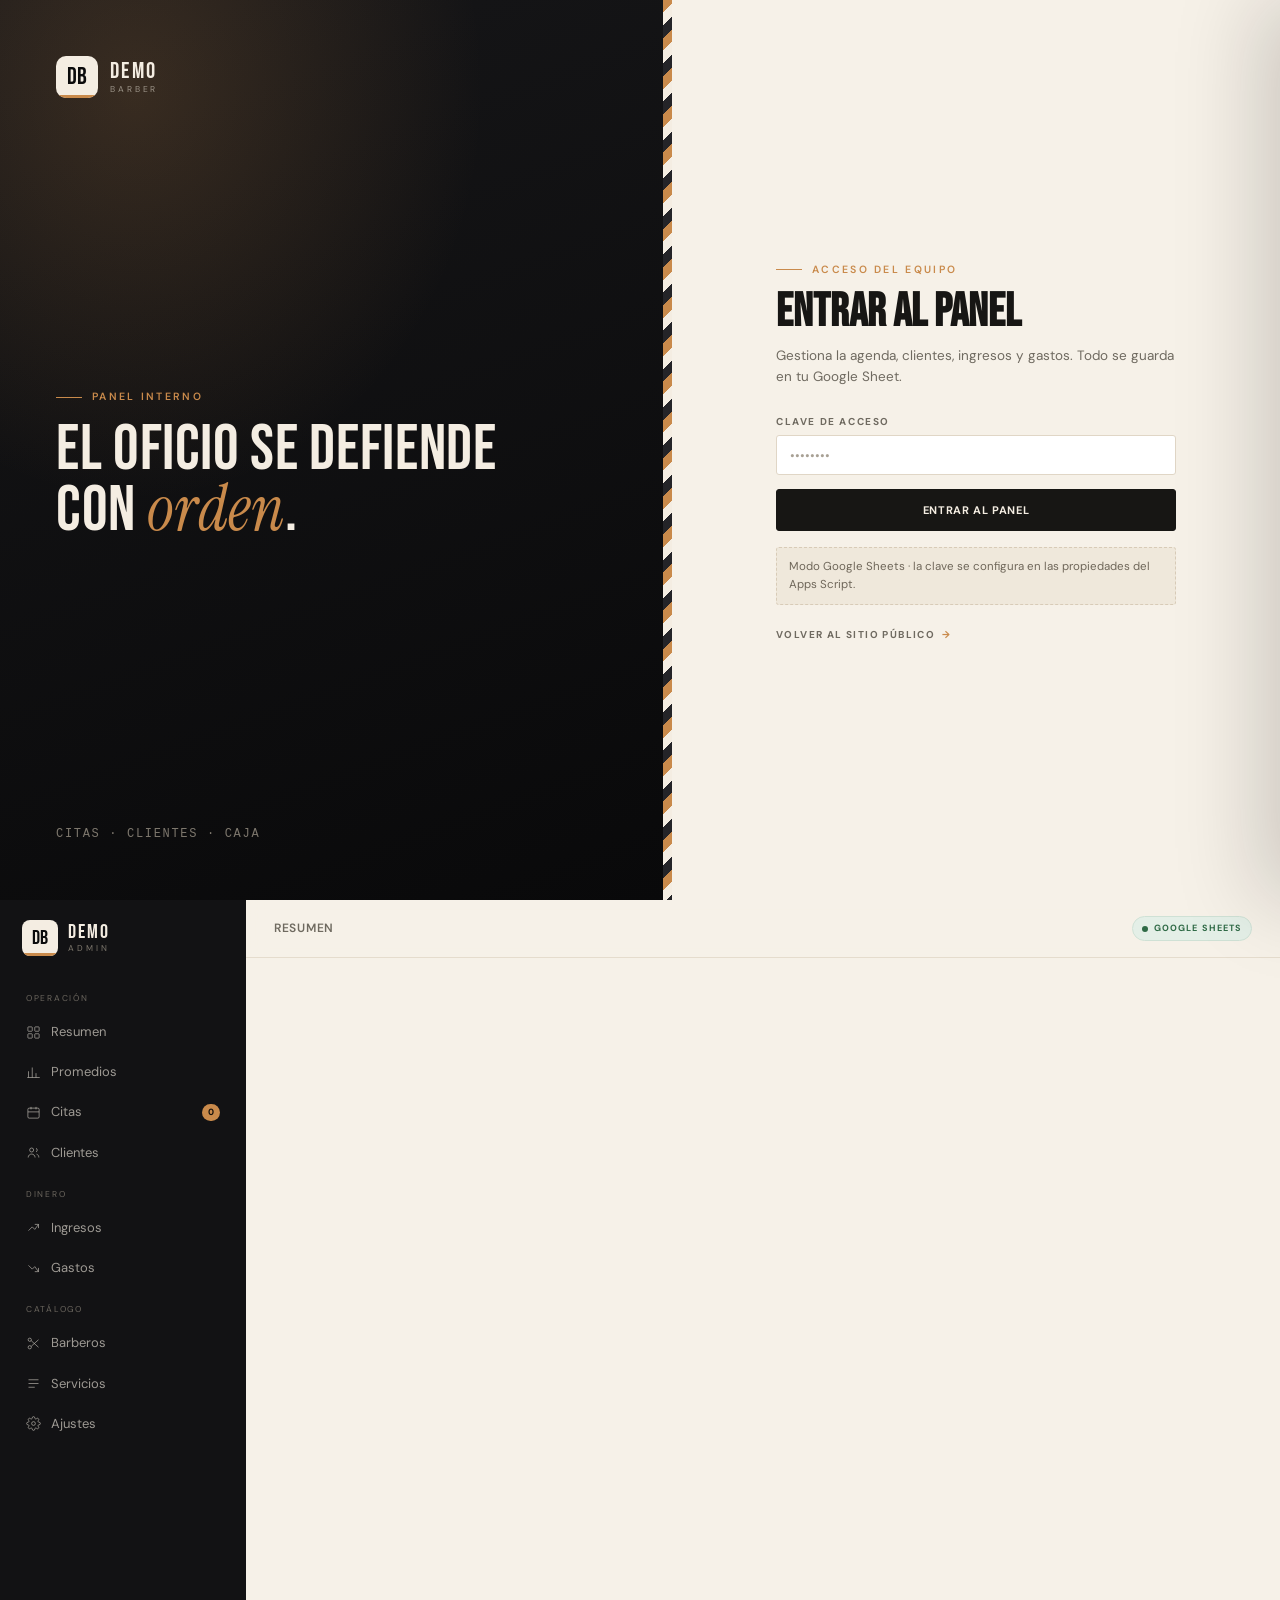
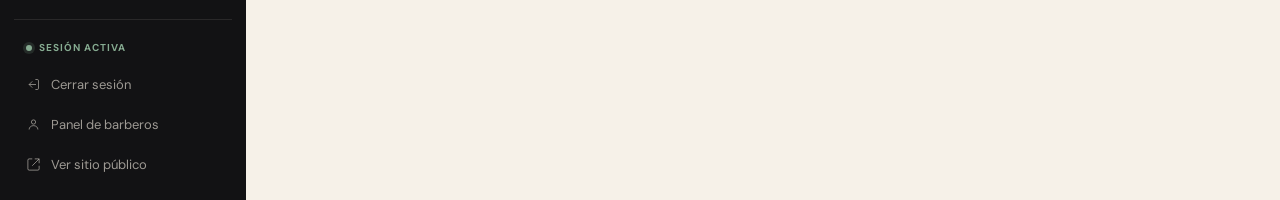
==== admin.html @ c4231cae "Renovar caché de archivos del sitio" ====
<!DOCTYPE html>
<html lang="es">
<head>
  <meta charset="UTF-8">
  <meta name="viewport" content="width=device-width, initial-scale=1, viewport-fit=cover">
  <title>Panel del equipo — Demo Barber</title>
  <meta name="robots" content="noindex, nofollow">
  <meta name="theme-color" content="#121214">
  <link rel="icon" href="assets/favicon.svg" type="image/svg+xml">
  <link rel="preconnect" href="https://fonts.googleapis.com">
  <link rel="preconnect" href="https://fonts.gstatic.com" crossorigin>
  <link href="https://fonts.googleapis.com/css2?family=Bebas+Neue&family=DM+Sans:wght@300;400;500;600;700&family=Instrument+Serif:ital@0;1&display=swap" rel="stylesheet">
  <link rel="stylesheet" href="css/styles.css?v=20261113">
</head>
<body class="admin-body">

  <!-- LOGIN -->
  <div class="login" id="login-screen">
    <div class="login__brand">
      <a class="brand" href="index.html" style="color:var(--cream)">
        <span class="brand__mark" aria-hidden="true">DB</span>
        <span class="brand__text">
          <span class="brand__name">DEMO</span>
          <span class="brand__sub">BARBER</span>
        </span>
      </a>
      <div>
        <div class="eyebrow" style="margin-bottom:16px">Panel interno</div>
        <div class="login__quote">El oficio se defiende<br>con <em>orden</em>.</div>
      </div>
      <div class="mono" style="color:#7d776d;letter-spacing:.14em">CITAS · CLIENTES · CAJA</div>
    </div>

    <div class="login__panel">
      <div class="login__card">
        <span class="eyebrow">Acceso del equipo</span>
        <h1>Entrar al panel</h1>
        <p>Gestiona la agenda, clientes, ingresos y gastos. Todo se guarda en tu Google Sheet.</p>
        <form class="login__form" id="login-form">
          <div class="field">
            <label for="login-key">Clave de acceso</label>
            <input class="input" id="login-key" name="key" type="password" autocomplete="current-password" placeholder="••••••••" required>
          </div>
          <button class="btn-admin btn-admin--primary" type="submit" style="min-height:42px">Entrar al panel</button>
        </form>
        <div class="login__hint" id="login-hint"></div>
        <div style="margin-top:18px">
          <a class="link-arrow" href="index.html" style="color:#6f6a60">Volver al sitio público</a>
        </div>
      </div>
    </div>
  </div>

  <!-- PANEL -->
  <div class="admin-shell" id="admin-shell" hidden>
    <aside class="sidebar" id="sidebar">
      <div class="sidebar__brand">
        <span class="brand__mark" aria-hidden="true">DB</span>
        <span class="brand__text">
          <span class="brand__name">DEMO</span>
          <span class="brand__sub" style="color:#7d776d">ADMIN</span>
        </span>
      </div>

      <nav class="sidebar__nav" aria-label="Secciones del panel">
        <div class="sidebar__group">Operación</div>
        <button class="sidebar__link" type="button" data-view="resumen">
          <svg viewBox="0 0 24 24" fill="none" stroke="currentColor" stroke-width="1.6"><rect x="3" y="3" width="7" height="7" rx="1"/><rect x="14" y="3" width="7" height="7" rx="1"/><rect x="3" y="14" width="7" height="7" rx="1"/><rect x="14" y="14" width="7" height="7" rx="1"/></svg>
          Resumen
        </button>
        <button class="sidebar__link" type="button" data-view="promedios">
          <svg viewBox="0 0 24 24" fill="none" stroke="currentColor" stroke-width="1.6"><path d="M4 20V10M10 20V4M16 20v-7M22 20H2"/></svg>
          Promedios
        </button>
        <button class="sidebar__link" type="button" data-view="citas">
          <svg viewBox="0 0 24 24" fill="none" stroke="currentColor" stroke-width="1.6"><rect x="3" y="5" width="18" height="16" rx="2"/><path d="M8 3v4M16 3v4M3 11h18"/></svg>
          Citas <span class="badge-count" id="badge-citas">0</span>
        </button>
        <button class="sidebar__link" type="button" data-view="clientes">
          <svg viewBox="0 0 24 24" fill="none" stroke="currentColor" stroke-width="1.6"><circle cx="9" cy="8" r="3.2"/><path d="M3.5 20c0-3.3 2.5-5.5 5.5-5.5s5.5 2.2 5.5 5.5"/><path d="M16 5.2a3.2 3.2 0 0 1 0 5.9M17 14.7c2 .6 3.5 2.4 3.5 5.3"/></svg>
          Clientes
        </button>

        <div class="sidebar__group">Dinero</div>
        <button class="sidebar__link" type="button" data-view="ingresos">
          <svg viewBox="0 0 24 24" fill="none" stroke="currentColor" stroke-width="1.6"><path d="M4 17l6-6 4 4 6-8"/><path d="M14 7h6v6"/></svg>
          Ingresos
        </button>
        <button class="sidebar__link" type="button" data-view="gastos">
          <svg viewBox="0 0 24 24" fill="none" stroke="currentColor" stroke-width="1.6"><path d="M4 7l6 6 4-4 6 8"/><path d="M14 17h6v-6"/></svg>
          Gastos
        </button>

        <div class="sidebar__group">Catálogo</div>
        <button class="sidebar__link" type="button" data-view="barberos">
          <svg viewBox="0 0 24 24" fill="none" stroke="currentColor" stroke-width="1.6"><circle cx="6" cy="6" r="2.6"/><circle cx="6" cy="18" r="2.6"/><path d="M8.4 7.6L20 18M8.4 16.4L20 6"/></svg>
          Barberos
        </button>
        <button class="sidebar__link" type="button" data-view="servicios">
          <svg viewBox="0 0 24 24" fill="none" stroke="currentColor" stroke-width="1.6"><path d="M4 6h16M4 12h16M4 18h10"/></svg>
          Servicios
        </button>
        <button class="sidebar__link" type="button" data-view="ajustes">
          <svg viewBox="0 0 24 24" fill="none" stroke="currentColor" stroke-width="1.6"><circle cx="12" cy="12" r="3"/><path d="M19.4 15a1.7 1.7 0 0 0 .34 1.88l.06.06a2 2 0 1 1-2.83 2.83l-.06-.06a1.7 1.7 0 0 0-1.88-.34 1.7 1.7 0 0 0-1 1.55V21a2 2 0 1 1-4 0v-.09A1.7 1.7 0 0 0 9 19.36a1.7 1.7 0 0 0-1.88.34l-.06.06a2 2 0 1 1-2.83-2.83l.06-.06A1.7 1.7 0 0 0 4.63 15a1.7 1.7 0 0 0-1.55-1H3a2 2 0 1 1 0-4h.09A1.7 1.7 0 0 0 4.64 9a1.7 1.7 0 0 0-.34-1.88l-.06-.06a2 2 0 1 1 2.83-2.83l.06.06A1.7 1.7 0 0 0 9 4.63h.01a1.7 1.7 0 0 0 1-1.55V3a2 2 0 1 1 4 0v.09a1.7 1.7 0 0 0 1 1.55 1.7 1.7 0 0 0 1.88-.34l.06-.06a2 2 0 1 1 2.83 2.83l-.06.06A1.7 1.7 0 0 0 19.37 9v.01a1.7 1.7 0 0 0 1.55 1H21a2 2 0 1 1 0 4h-.09a1.7 1.7 0 0 0-1.55 1z"/></svg>
          Ajustes
        </button>
      </nav>

      <div class="sidebar__foot">
        <div class="sidebar__user"><span class="status-dot status-dot--open">Sesión activa</span></div>
        <button class="sidebar__link" type="button" id="logout-btn">
          <svg viewBox="0 0 24 24" fill="none" stroke="currentColor" stroke-width="1.6"><path d="M15 4h3a2 2 0 0 1 2 2v12a2 2 0 0 1-2 2h-3"/><path d="M10 17l-5-5 5-5M5 12h11"/></svg>
          Cerrar sesión
        </button>
        <a class="sidebar__link" href="barbero.html">
          <svg viewBox="0 0 24 24" fill="none" stroke="currentColor" stroke-width="1.6"><circle cx="12" cy="8" r="3.4"/><path d="M5 20c0-3.6 3-6.2 7-6.2s7 2.6 7 6.2"/></svg>
          Panel de barberos
        </a>
        <a class="sidebar__link" href="index.html">
          <svg viewBox="0 0 24 24" fill="none" stroke="currentColor" stroke-width="1.6"><path d="M14 3h7v7"/><path d="M10 14L21 3"/><path d="M21 14v5a2 2 0 0 1-2 2H5a2 2 0 0 1-2-2V5a2 2 0 0 1 2-2h5"/></svg>
          Ver sitio público
        </a>
      </div>
    </aside>
    <div class="sidebar-backdrop" id="sidebar-backdrop"></div>

    <div class="admin-main">
      <header class="topbar">
        <div class="topbar__left">
          <button class="icon-btn menu-btn" type="button" id="menu-btn" aria-label="Abrir menú">
            <svg viewBox="0 0 24 24" fill="none" stroke="currentColor" stroke-width="1.8"><path d="M3 6h18M3 12h18M3 18h18"/></svg>
          </button>
          <span class="topbar__title" id="topbar-title">Resumen</span>
        </div>
        <div class="topbar__right">
          <span class="mode-chip" id="mode-chip">Modo demo</span>
          <span class="mono muted" id="today-label" style="display:none">—</span>
        </div>
      </header>

      <main class="view" id="view"></main>
    </div>
  </div>

  <!-- DRAWER CLIENTE -->
  <div class="drawer-backdrop" id="drawer-backdrop"></div>
  <aside class="drawer" id="client-drawer" aria-hidden="true" aria-label="Detalle del cliente">
    <div class="drawer__head">
      <div>
        <span class="eyebrow eyebrow--plain" style="color:#8a6a3d">Cliente</span>
        <h3 id="drawer-name" style="margin-top:6px">—</h3>
        <p id="drawer-phone" class="mono" style="color:#6f6a60;margin-top:4px">—</p>
      </div>
      <button class="icon-btn" type="button" id="drawer-close" aria-label="Cerrar detalle">
        <svg viewBox="0 0 24 24" fill="none" stroke="currentColor" stroke-width="1.6"><path d="M5 5l14 14M19 5L5 19"/></svg>
      </button>
    </div>
    <div class="drawer__body" id="drawer-body"></div>
    <div class="drawer__foot" id="drawer-foot"></div>
  </aside>

  <div id="modal-root"></div>

  <script src="js/config.js?v=20261114b"></script>
  <script src="js/ui.js?v=20261113"></script>
  <script src="js/store.js?v=20261114b"></script>
  <script src="js/admin.js?v=20261114b"></script>
</body>
</html>
---- css/styles.css ----
/* ============================================================
   NORTE BARBERÍA — Hoja de estilos
   1. Tokens        5. Cabecera / hero
   2. Base          6. Secciones públicas
   3. Componentes   7. Reservas / modales
   4. Utilidades    8. Panel de administración
   ============================================================ */

/* ---------- 1. Tokens ---------- */
:root {
  --ink: #0b0b0c;
  --ink-2: #111113;
  --surface: #161618;
  --surface-2: #1d1d20;
  --cream: #f4ede2;
  --cream-dim: #d8cfc1;
  --muted: #9c9488;
  --copper: #c98a4b;
  --copper-bright: #e0a468;
  --green: #86ab91;
  --red: #d9736b;
  --line: rgba(244, 237, 226, 0.12);
  --line-strong: rgba(244, 237, 226, 0.24);

  --font-display: "Bebas Neue", "Arial Narrow", Impact, sans-serif;
  --font-body: "DM Sans", ui-sans-serif, system-ui, -apple-system, "Segoe UI", sans-serif;
  --font-serif: "Instrument Serif", Georgia, "Times New Roman", serif;
  --font-mono: ui-monospace, "SFMono-Regular", Menlo, Consolas, monospace;

  --radius: 3px;
  --shadow: 0 24px 60px rgba(0, 0, 0, 0.45);
  --container: 1200px;

  /* Panel admin (tema claro) */
  --paper: #f6f1e8;
  --paper-2: #fbf8f2;
  --card: #ffffff;
  --admin-ink: #171614;
  --admin-muted: #6f6a60;
  --admin-line: #e5dccd;
  --admin-side: #121214;
}

/* ---------- 2. Base ---------- */
*,
*::before,
*::after { box-sizing: border-box; }

html { -webkit-text-size-adjust: 100%; scroll-behavior: smooth; }

body {
  margin: 0;
  background: var(--ink);
  color: var(--cream);
  font-family: var(--font-body);
  font-size: 16px;
  line-height: 1.55;
  -webkit-font-smoothing: antialiased;
}

body.no-scroll { overflow: hidden; }

img, svg { display: block; max-width: 100%; }
a { color: inherit; text-decoration: none; }
button { font: inherit; color: inherit; }
h1, h2, h3, h4, p { margin: 0; }
ul { margin: 0; padding: 0; list-style: none; }

::selection { background: var(--copper); color: var(--ink); }

:focus-visible {
  outline: 2px solid var(--copper-bright);
  outline-offset: 3px;
}

::-webkit-scrollbar { width: 10px; height: 10px; }
::-webkit-scrollbar-track { background: var(--ink); }
::-webkit-scrollbar-thumb { background: #333; border-radius: 20px; border: 2px solid var(--ink); }

/* ---------- 3. Componentes ---------- */
.container {
  width: 100%;
  max-width: var(--container);
  margin-inline: auto;
  padding-inline: clamp(18px, 4vw, 40px);
}

.eyebrow {
  display: inline-flex;
  align-items: center;
  gap: 10px;
  font-size: 10.5px;
  font-weight: 600;
  letter-spacing: 0.22em;
  text-transform: uppercase;
  color: var(--copper);
}
.eyebrow::before {
  content: "";
  width: 26px;
  height: 1px;
  background: var(--copper);
}
.eyebrow--plain::before { display: none; }

.btn {
  display: inline-flex;
  align-items: center;
  justify-content: center;
  gap: 10px;
  min-height: 46px;
  padding: 0 22px;
  border: 1px solid transparent;
  border-radius: var(--radius);
  background: transparent;
  font-size: 11px;
  font-weight: 700;
  letter-spacing: 0.16em;
  text-transform: uppercase;
  cursor: pointer;
  transition: transform 0.18s ease, background 0.18s ease, border-color 0.18s ease, color 0.18s ease;
  white-space: nowrap;
}
.btn:hover { transform: translateY(-1px); }
.btn:active { transform: translateY(0); }
.btn:disabled { opacity: 0.45; cursor: not-allowed; transform: none; }

.btn--primary { background: var(--copper); color: #14100b; }
.btn--primary:hover { background: var(--copper-bright); }

.btn--outline { border-color: var(--line-strong); color: var(--cream); }
.btn--outline:hover { border-color: var(--cream); background: rgba(244, 237, 226, 0.05); }

.btn--ghost { color: var(--cream-dim); padding-inline: 14px; }
.btn--ghost:hover { color: var(--cream); background: rgba(244, 237, 226, 0.06); }

.btn--sm { min-height: 36px; padding: 0 14px; font-size: 10px; }
.btn--block { width: 100%; }

.btn__arrow { transition: transform 0.18s ease; }
.btn:hover .btn__arrow { transform: translateX(3px); }

.field { display: flex; flex-direction: column; gap: 6px; }
.field label,
.field__label {
  font-size: 10px;
  font-weight: 700;
  letter-spacing: 0.16em;
  text-transform: uppercase;
  color: var(--muted);
}
.input,
.select,
.textarea {
  width: 100%;
  min-height: 46px;
  padding: 0 13px;
  border: 1px solid var(--line);
  border-radius: var(--radius);
  background: rgba(244, 237, 226, 0.03);
  color: var(--cream);
  font-family: inherit;
  font-size: 14.5px;
  transition: border-color 0.16s ease, background 0.16s ease;
}
.textarea { padding: 12px 13px; min-height: 96px; resize: vertical; }
.input::placeholder, .textarea::placeholder { color: #6d675e; }
.input:focus, .select:focus, .textarea:focus {
  outline: none;
  border-color: var(--copper);
  background: rgba(244, 237, 226, 0.06);
}
.select { appearance: none; background-image: linear-gradient(45deg, transparent 50%, var(--muted) 50%), linear-gradient(135deg, var(--muted) 50%, transparent 50%); background-position: calc(100% - 18px) 20px, calc(100% - 13px) 20px; background-size: 5px 5px; background-repeat: no-repeat; padding-right: 34px; }
.select option { background: var(--surface); color: var(--cream); }
.field__error { font-size: 12px; color: var(--red); min-height: 0; }
.input[aria-invalid="true"], .textarea[aria-invalid="true"] { border-color: var(--red); }

.form-grid { display: grid; grid-template-columns: 1fr 1fr; gap: 14px; }
.field--full { grid-column: 1 / -1; }
.field-hint { font-size: 12px; color: var(--muted); }

/* ---------- 4. Utilidades ---------- */
.section { padding-block: clamp(64px, 8vw, 104px); }
section[id] { scroll-margin-top: 92px; }
.section--tight { padding-block: clamp(48px, 6vw, 72px); }
.section--line { border-top: 1px solid var(--line); }
.section-head {
  display: flex;
  justify-content: space-between;
  align-items: flex-end;
  gap: clamp(20px, 4vw, 56px);
  margin-bottom: clamp(28px, 4vw, 48px);
  flex-wrap: wrap;
}
.section-head h2 {
  font-family: var(--font-display);
  font-size: clamp(42px, 5.4vw, 68px);
  line-height: 0.92;
  letter-spacing: 0.01em;
  text-transform: uppercase;
  margin-top: 14px;
}
.section-head p { max-width: 360px; color: var(--muted); font-size: 14.5px; }
.sr-only {
  position: absolute; width: 1px; height: 1px; padding: 0; margin: -1px;
  overflow: hidden; clip: rect(0, 0, 0, 0); white-space: nowrap; border: 0;
}
.mono { font-family: var(--font-mono); font-size: 12px; letter-spacing: 0.04em; }
.muted { color: var(--muted); }
.copper { color: var(--copper); }

[data-reveal] {
  opacity: 0;
  transform: translateY(18px);
  transition: opacity 0.7s cubic-bezier(0.22, 1, 0.36, 1), transform 0.7s cubic-bezier(0.22, 1, 0.36, 1);
}
[data-reveal].is-visible { opacity: 1; transform: none; }

/* ---------- 5. Cabecera / hero ---------- */
.site-header {
  position: sticky;
  top: 0;
  z-index: 50;
  border-bottom: 1px solid transparent;
  transition: background 0.25s ease, border-color 0.25s ease, backdrop-filter 0.25s ease;
}
.site-header.is-scrolled {
  background: rgba(11, 11, 12, 0.86);
  backdrop-filter: blur(14px);
  border-bottom-color: var(--line);
}
.site-header__inner {
  display: flex;
  align-items: center;
  justify-content: space-between;
  gap: 20px;
  min-height: 76px;
}
.brand { display: inline-flex; align-items: center; gap: 12px; }
.brand__mark {
  width: 42px; height: 42px;
  display: grid; place-items: center;
  border-radius: 10px;
  background: var(--cream);
  color: var(--ink);
  font-family: var(--font-display);
  font-size: 24px;
  letter-spacing: 0.02em;
  position: relative;
  overflow: hidden;
  flex: none;
}
.brand__mark::after {
  content: "";
  position: absolute; left: 0; right: 0; bottom: 0; height: 3px;
  background: var(--copper);
}
.brand__text { display: flex; flex-direction: column; line-height: 1; }
.brand__name {
  font-family: var(--font-display);
  font-size: 23px;
  letter-spacing: 0.1em;
}
.brand__sub {
  font-size: 8.5px;
  letter-spacing: 0.34em;
  color: var(--muted);
  margin-top: 3px;
}
.site-nav { display: flex; align-items: center; gap: 4px; }
.site-nav__link {
  padding: 10px 14px;
  font-size: 11.5px;
  font-weight: 600;
  letter-spacing: 0.14em;
  text-transform: uppercase;
  color: var(--cream-dim);
  border-radius: var(--radius);
  transition: color 0.16s ease, background 0.16s ease;
}
.site-nav__link:hover { color: var(--cream); background: rgba(244, 237, 226, 0.06); }
button.site-nav__link { border: 0; background: none; cursor: pointer; text-align: left; }
.header-actions { display: flex; align-items: center; gap: 8px; }
.nav-toggle {
  display: none;
  width: 44px; height: 44px;
  border: 1px solid var(--line);
  border-radius: var(--radius);
  background: transparent;
  cursor: pointer;
  place-items: center;
}
.nav-toggle span { display: block; width: 18px; height: 1.5px; background: var(--cream); position: relative; }
.nav-toggle span::before, .nav-toggle span::after {
  content: ""; position: absolute; left: 0; width: 18px; height: 1.5px; background: var(--cream);
}
.nav-toggle span::before { top: -6px; }
.nav-toggle span::after { top: 6px; }

.hero {
  position: relative;
  overflow: hidden;
  padding-top: clamp(40px, 6vw, 84px);
  padding-bottom: clamp(48px, 7vw, 96px);
}
.hero::before {
  content: "";
  position: absolute;
  inset: 0;
  pointer-events: none;
  opacity: 0.5;
  background:
    radial-gradient(60% 60% at 85% 10%, rgba(201, 138, 75, 0.14), transparent 70%),
    radial-gradient(40% 40% at 5% 80%, rgba(201, 138, 75, 0.06), transparent 70%);
}
.hero__grid {
  position: relative;
  display: grid;
  grid-template-columns: 1.08fr 0.92fr;
  gap: clamp(32px, 5vw, 72px);
  align-items: center;
}
.hero__title {
  font-family: var(--font-display);
  font-size: clamp(58px, 8.6vw, 126px);
  line-height: 0.85;
  letter-spacing: 0.005em;
  text-transform: uppercase;
  margin-top: 20px;
}
.hero__title em {
  font-family: var(--font-serif);
  font-style: italic;
  font-weight: 400;
  text-transform: none;
  color: var(--copper);
  letter-spacing: -0.01em;
}
.hero__lead {
  margin-top: 26px;
  max-width: 430px;
  color: var(--cream-dim);
  font-size: 16px;
}
.hero__actions { display: flex; flex-wrap: wrap; gap: 10px; margin-top: 32px; }
.hero__meta {
  display: flex;
  flex-wrap: wrap;
  gap: 26px;
  margin-top: 42px;
  padding-top: 22px;
  border-top: 1px solid var(--line);
}
.hero__stat strong {
  display: block;
  font-family: var(--font-display);
  font-size: 30px;
  line-height: 1;
  color: var(--cream);
}
.hero__stat span {
  font-size: 9.5px;
  letter-spacing: 0.18em;
  text-transform: uppercase;
  color: var(--muted);
}

.hero-card {
  position: relative;
  background: linear-gradient(170deg, #1a1a1d, #101012 70%);
  border: 1px solid var(--line);
  border-radius: 4px;
  padding: 26px 26px 24px;
  box-shadow: var(--shadow);
  overflow: hidden;
}
.hero-card::before {
  content: "";
  position: absolute;
  top: 0; bottom: 0; right: 0;
  width: 7px;
  background: repeating-linear-gradient(135deg, var(--copper) 0 7px, #f4ede2 7px 14px, #2a2a2e 14px 21px);
  opacity: 0.85;
}
.hero-card__top { display: flex; justify-content: space-between; align-items: center; gap: 12px; }
.hero-card__label {
  font-size: 9.5px;
  letter-spacing: 0.2em;
  text-transform: uppercase;
  color: var(--muted);
}
.status-dot {
  display: inline-flex; align-items: center; gap: 7px;
  font-size: 10px; font-weight: 700; letter-spacing: 0.1em; text-transform: uppercase;
}
.status-dot::before { content: ""; width: 7px; height: 7px; border-radius: 50%; background: currentColor; box-shadow: 0 0 0 3px rgba(134, 171, 145, 0.16); }
.status-dot--open { color: var(--green); }
.status-dot--closed { color: var(--red); }
.hero-card__hours {
  font-family: var(--font-display);
  font-size: 44px;
  line-height: 1;
  margin-top: 12px;
  letter-spacing: 0.02em;
}
.hero-card__hours small { font-size: 18px; color: var(--muted); letter-spacing: 0.06em; }
.hero-card__next {
  display: flex; align-items: center; justify-content: space-between; gap: 10px;
  margin-top: 16px; padding: 12px 14px;
  background: rgba(201, 138, 75, 0.09);
  border: 1px solid rgba(201, 138, 75, 0.26);
  border-radius: 2px;
}
.hero-card__next span { font-size: 10px; letter-spacing: 0.14em; text-transform: uppercase; color: var(--cream-dim); }
.hero-card__next strong { font-family: var(--font-display); font-size: 21px; color: var(--copper-bright); letter-spacing: 0.04em; }
.hero-card__list { margin-top: 18px; }
.hero-card__row {
  display: flex; justify-content: space-between; align-items: baseline; gap: 12px;
  padding: 10px 0;
  border-top: 1px dashed var(--line);
  font-size: 13.5px;
}
.hero-card__row span { color: var(--cream-dim); }
.hero-card__row b { font-weight: 600; color: var(--cream); }
.hero-card .btn { margin-top: 18px; }

/* ---------- 6. Secciones públicas ---------- */
.ticker {
  border-top: 1px solid var(--line);
  border-bottom: 1px solid var(--line);
  overflow: hidden;
  padding: 16px 0;
  background: #0e0e10;
}
.ticker__track {
  display: flex;
  width: max-content;
  gap: 38px;
  animation: ticker 42s linear infinite;
}
.ticker:hover .ticker__track { animation-play-state: paused; }
.ticker__item {
  display: inline-flex;
  align-items: center;
  gap: 38px;
  font-family: var(--font-display);
  font-size: 19px;
  letter-spacing: 0.08em;
  color: var(--cream-dim);
  white-space: nowrap;
}
.ticker__item::after { content: "✂"; font-size: 14px; color: var(--copper); }
.ticker__item b { color: var(--copper); font-weight: 400; }
@keyframes ticker { to { transform: translateX(-50%); } }

.services-grid {
  display: grid;
  grid-template-columns: repeat(4, minmax(0, 1fr));
  gap: 12px;
}
.service-card {
  display: flex;
  flex-direction: column;
  min-height: 228px;
  padding: 22px 20px 18px;
  background: var(--surface);
  border: 1px solid var(--line);
  border-radius: var(--radius);
  position: relative;
  transition: border-color 0.2s ease, transform 0.2s ease, background 0.2s ease;
}
.service-card:hover { border-color: rgba(201, 138, 75, 0.55); transform: translateY(-3px); background: #19191c; }
.service-card__num {
  font-family: var(--font-mono);
  font-size: 10px;
  color: var(--muted);
  letter-spacing: 0.1em;
}
.service-card h3 {
  font-family: var(--font-display);
  font-size: 26px;
  letter-spacing: 0.03em;
  line-height: 1;
  margin-top: 14px;
  text-transform: uppercase;
}
.service-card p {
  margin-top: 8px;
  font-size: 12.5px;
  color: var(--muted);
  flex: 1;
}
.service-card__foot {
  display: flex;
  align-items: flex-end;
  justify-content: space-between;
  gap: 10px;
  margin-top: 18px;
  padding-top: 14px;
  border-top: 1px solid var(--line);
}
.service-card__price { font-family: var(--font-display); font-size: 29px; line-height: 1; }
.service-card__price small { font-family: var(--font-body); font-size: 10px; color: var(--muted); letter-spacing: 0.1em; display: block; margin-top: 3px; text-transform: uppercase; }
.service-card__time { font-size: 11px; color: var(--muted); letter-spacing: 0.08em; }
.service-card__cta {
  position: absolute; inset: 0;
  border: 0; background: transparent; cursor: pointer;
  border-radius: var(--radius);
}
.service-card__cta:focus-visible { outline: 2px solid var(--copper-bright); outline-offset: 2px; }

.barbers-grid { display: grid; grid-template-columns: repeat(3, minmax(0, 1fr)); gap: 12px; }
.barber-card {
  background: var(--surface);
  border: 1px solid var(--line);
  border-radius: var(--radius);
  overflow: hidden;
  transition: border-color 0.2s ease, transform 0.2s ease;
}
.barber-card:hover { border-color: rgba(201, 138, 75, 0.45); transform: translateY(-3px); }
.barber-card__art {
  position: relative;
  height: 250px;
  display: grid;
  place-items: center;
  overflow: hidden;
  background:
    radial-gradient(120% 100% at 22% 0%, color-mix(in srgb, var(--barber-color, #c98a4b) 34%, transparent), transparent 62%),
    linear-gradient(160deg, #1d1d20, #0d0d0f);
}
.barber-card__art::after {
  content: "";
  position: absolute; inset: 0;
  background: repeating-linear-gradient(115deg, transparent 0 20px, rgba(244, 237, 226, 0.045) 20px 21px);
}
.barber-card__initials {
  font-family: var(--font-display);
  font-size: clamp(72px, 8vw, 104px);
  letter-spacing: 0.04em;
  color: rgba(244, 237, 226, 0.9);
  position: relative;
  z-index: 1;
}
.barber-card__tag {
  position: absolute;
  top: 14px; left: 14px;
  z-index: 2;
  font-size: 8.5px;
  letter-spacing: 0.2em;
  text-transform: uppercase;
  color: var(--cream-dim);
  border: 1px solid var(--line-strong);
  padding: 5px 8px;
  border-radius: 999px;
  background: rgba(11, 11, 12, 0.45);
  backdrop-filter: blur(4px);
}
.barber-card__body { padding: 18px 18px 20px; }
.barber-card__body h3 { font-family: var(--font-display); font-size: 27px; letter-spacing: 0.04em; line-height: 1; text-transform: uppercase; }
.barber-card__role { font-size: 10.5px; letter-spacing: 0.16em; text-transform: uppercase; color: var(--copper); margin-top: 6px; }
.barber-card__spec { font-size: 13px; color: var(--muted); margin-top: 10px; }
.barber-card__foot { display: flex; justify-content: space-between; align-items: center; gap: 10px; margin-top: 16px; padding-top: 14px; border-top: 1px solid var(--line); }
.link-arrow {
  display: inline-flex; align-items: center; gap: 7px;
  font-size: 10px; font-weight: 700; letter-spacing: 0.14em; text-transform: uppercase;
  color: var(--cream); background: none; border: 0; padding: 0; cursor: pointer;
}
.link-arrow::after { content: "→"; color: var(--copper); transition: transform 0.18s ease; }
.link-arrow:hover::after { transform: translateX(4px); }

.steps { display: grid; grid-template-columns: repeat(3, minmax(0, 1fr)); gap: 0; border-top: 1px solid var(--line); }
.step {
  padding: 30px clamp(18px, 3vw, 34px) 8px;
  border-right: 1px solid var(--line);
  position: relative;
}
.step:last-child { border-right: 0; }
.step__num {
  font-family: var(--font-display);
  font-size: 64px;
  line-height: 1;
  color: transparent;
  -webkit-text-stroke: 1px rgba(201, 138, 75, 0.65);
}
.step h3 { font-family: var(--font-display); font-size: 26px; letter-spacing: 0.04em; text-transform: uppercase; margin-top: 14px; }
.step p { font-size: 13.5px; color: var(--muted); margin-top: 8px; max-width: 260px; }

.contact-grid { display: grid; grid-template-columns: 1.15fr 0.85fr; gap: 12px; }
.contact-panel {
  background: var(--surface);
  border: 1px solid var(--line);
  border-radius: var(--radius);
  padding: clamp(24px, 4vw, 42px);
}
.contact-panel h2 { font-family: var(--font-display); font-size: clamp(38px, 4.6vw, 56px); line-height: 0.95; text-transform: uppercase; }
.contact-panel p { color: var(--muted); margin-top: 14px; max-width: 420px; font-size: 14.5px; }
.hours { margin-top: 26px; border-top: 1px solid var(--line); }
.hours__row { display: flex; justify-content: space-between; gap: 20px; padding: 11px 0; border-bottom: 1px solid var(--line); font-size: 13.5px; }
.hours__row span { color: var(--muted); }
.hours__row b { font-weight: 500; letter-spacing: 0.04em; }
.hours__row--closed b { color: var(--red); }
.contact-actions { display: flex; flex-wrap: wrap; gap: 10px; margin-top: 26px; }
.contact-aside { display: flex; flex-direction: column; gap: 12px; }
.contact-block { flex: 1; background: var(--surface); border: 1px solid var(--line); border-radius: var(--radius); padding: 24px; display: flex; flex-direction: column; justify-content: space-between; gap: 18px; }
.contact-block__label { font-size: 9.5px; letter-spacing: 0.2em; text-transform: uppercase; color: var(--copper); }
.contact-block__value { font-size: 15px; line-height: 1.5; }
.contact-block__value strong { display: block; font-family: var(--font-display); font-size: 24px; letter-spacing: 0.04em; font-weight: 400; margin-bottom: 4px; }

.site-footer { border-top: 1px solid var(--line); padding-block: 44px 28px; background: #0a0a0b; }
.footer-grid { display: grid; grid-template-columns: 1.4fr 1fr 1fr; gap: 32px; }
.footer-brand p { color: var(--muted); font-size: 13.5px; max-width: 300px; margin-top: 14px; }
.footer-col h4 { font-size: 9.5px; letter-spacing: 0.2em; text-transform: uppercase; color: var(--muted); margin-bottom: 12px; }
.footer-col a, .footer-col span { display: block; font-size: 13.5px; color: var(--cream-dim); padding: 4px 0; }
.footer-col a:hover { color: var(--copper); }
.footer-bottom {
  display: flex; justify-content: space-between; gap: 16px; flex-wrap: wrap;
  margin-top: 38px; padding-top: 18px; border-top: 1px solid var(--line);
  font-size: 11px; color: #6d675e; letter-spacing: 0.04em;
}
.footer-bottom a { color: var(--muted); }
.footer-bottom a:hover { color: var(--copper); }

/* ---------- 7. Reservas / modales ---------- */
.modal { position: fixed; inset: 0; z-index: 100; display: none; }
.modal.is-open { display: grid; place-items: center; }
.modal__backdrop {
  position: absolute; inset: 0;
  background: rgba(5, 5, 6, 0.74);
  backdrop-filter: blur(7px);
  animation: fade-in 0.2s ease;
}
.modal__dialog {
  position: relative;
  width: min(1060px, calc(100vw - 28px));
  max-height: calc(100vh - 40px);
  overflow: auto;
  background: var(--ink-2);
  border: 1px solid var(--line-strong);
  border-radius: 4px;
  box-shadow: 0 50px 120px rgba(0, 0, 0, 0.7);
  animation: modal-in 0.24s cubic-bezier(0.22, 1, 0.36, 1);
}
.modal__dialog--sm { width: min(640px, calc(100vw - 28px)); }
.modal__close {
  position: absolute;
  top: 14px; right: 14px;
  z-index: 5;
  width: 38px; height: 38px;
  display: grid; place-items: center;
  border: 1px solid var(--line);
  border-radius: 50%;
  background: rgba(11, 11, 12, 0.65);
  color: var(--cream);
  cursor: pointer;
  backdrop-filter: blur(6px);
  transition: background 0.16s ease, border-color 0.16s ease;
}
.modal__close:hover { background: var(--surface-2); border-color: var(--line-strong); }
.modal__close svg { width: 14px; height: 14px; }

.booking { display: grid; grid-template-columns: 1.15fr 0.85fr; min-height: 600px; }
.booking__main { padding: clamp(22px, 3.4vw, 38px); display: flex; flex-direction: column; min-width: 0; }
.booking__aside {
  background: var(--cream);
  color: var(--ink);
  padding: clamp(22px, 3.2vw, 34px);
  display: flex;
  flex-direction: column;
  position: relative;
  overflow: hidden;
}
.booking__aside::after {
  content: "";
  position: absolute;
  left: 0; right: 0; bottom: 0; height: 8px;
  background: repeating-linear-gradient(135deg, var(--copper) 0 8px, #f4ede2 8px 16px, #191919 16px 24px);
  opacity: 0.9;
}
.booking__aside h3 { font-family: var(--font-display); font-size: 32px; line-height: 1; text-transform: uppercase; letter-spacing: 0.03em; }
.booking__aside .summary { margin-top: 22px; }
.summary__row {
  display: flex; justify-content: space-between; gap: 14px;
  padding: 11px 0;
  border-bottom: 1px solid rgba(11, 11, 12, 0.14);
  font-size: 13.5px;
}
.summary__row span { color: #6f675a; }
.summary__row b { font-weight: 600; text-align: right; }
.summary__total {
  display: flex; justify-content: space-between; align-items: flex-end; gap: 14px;
  margin-top: 22px; padding-top: 18px;
  border-top: 2px solid rgba(11, 11, 12, 0.8);
}
.summary__total span { font-size: 9.5px; letter-spacing: 0.2em; text-transform: uppercase; color: #6f675a; }
.summary__total strong { font-family: var(--font-display); font-size: 46px; line-height: 0.9; letter-spacing: 0.02em; }
.summary__note { margin-top: 18px; font-size: 11.5px; line-height: 1.6; color: #6f675a; }
.summary__brand { margin-top: auto; padding-top: 26px; font-family: var(--font-display); font-size: 15px; letter-spacing: 0.18em; color: #8a8072; }

.stepper { display: flex; gap: 6px; margin-bottom: 26px; }
.stepper__item { flex: 1; display: flex; flex-direction: column; gap: 7px; }
.stepper__bar { height: 2px; background: var(--line); transition: background 0.2s ease; }
.stepper__item.is-done .stepper__bar, .stepper__item.is-active .stepper__bar { background: var(--copper); }
.stepper__label { font-size: 8.5px; letter-spacing: 0.16em; text-transform: uppercase; color: var(--muted); }
.stepper__item.is-active .stepper__label { color: var(--cream); }
.stepper__item.is-done .stepper__label { color: var(--copper); }

.booking__title { font-family: var(--font-display); font-size: clamp(30px, 3.4vw, 40px); line-height: 1; text-transform: uppercase; letter-spacing: 0.02em; }
.booking__sub { font-size: 13px; color: var(--muted); margin-top: 8px; }
.booking__body { margin-top: 22px; flex: 1; }
.booking__nav { display: flex; align-items: center; justify-content: space-between; gap: 10px; margin-top: 26px; padding-top: 18px; border-top: 1px solid var(--line); }
.booking__nav-total { display: none; text-align: center; font-size: 11px; font-weight: 700; letter-spacing: 0.08em; text-transform: uppercase; color: var(--cream-dim); }
.booking__nav-total b { display: block; font-family: var(--font-display); font-size: 20px; letter-spacing: 0.04em; color: var(--cream); }

.option-grid { display: grid; grid-template-columns: 1fr 1fr; gap: 8px; }
.option {
  text-align: left;
  border: 1px solid var(--line);
  background: var(--surface);
  border-radius: var(--radius);
  padding: 14px 15px;
  cursor: pointer;
  transition: border-color 0.16s ease, background 0.16s ease;
  position: relative;
}
.option:hover { border-color: var(--line-strong); background: #1b1b1e; }
.option[aria-pressed="true"] { border-color: var(--copper); background: rgba(201, 138, 75, 0.1); }
.option[aria-pressed="true"]::after {
  content: "✓";
  position: absolute; top: 10px; right: 12px;
  color: var(--copper); font-size: 12px;
}
.option__title { font-size: 14px; font-weight: 600; padding-right: 18px; }
.option__meta { display: flex; justify-content: space-between; gap: 10px; margin-top: 8px; font-size: 11.5px; color: var(--muted); }
.option__meta b { color: var(--cream); font-weight: 600; }
.option--barber { display: flex; align-items: center; gap: 12px; }
.option--barber .avatar { flex: none; }
.option--barber .option__title { margin: 0; }
.option--barber .option__sub { font-size: 11.5px; color: var(--muted); margin-top: 2px; }
.option--barber[aria-pressed="true"]::after { top: 50%; transform: translateY(-50%); }

.avatar {
  width: 42px; height: 42px;
  border-radius: 50%;
  display: grid; place-items: center;
  font-family: var(--font-display);
  font-size: 17px;
  letter-spacing: 0.04em;
  color: #14100b;
  background: var(--copper);
  flex: none;
}
.avatar--lg { width: 64px; height: 64px; font-size: 24px; }

.date-strip { display: flex; gap: 7px; overflow-x: auto; padding-bottom: 8px; margin-top: 18px; scrollbar-width: thin; }
.date-chip {
  flex: none;
  width: 62px;
  padding: 10px 4px 9px;
  border: 1px solid var(--line);
  border-radius: var(--radius);
  background: var(--surface);
  text-align: center;
  cursor: pointer;
  transition: border-color 0.16s ease, background 0.16s ease;
}
.date-chip:hover:not(:disabled) { border-color: var(--line-strong); }
.date-chip[aria-pressed="true"] { background: var(--copper); border-color: var(--copper); color: #14100b; }
.date-chip:disabled { opacity: 0.3; cursor: not-allowed; }
.date-chip__dow { display: block; font-size: 8.5px; letter-spacing: 0.14em; text-transform: uppercase; opacity: 0.7; }
.date-chip__day { display: block; font-family: var(--font-display); font-size: 24px; line-height: 1.1; }
.date-chip__mon { display: block; font-size: 8.5px; letter-spacing: 0.1em; text-transform: uppercase; opacity: 0.7; }

.slot-group { margin-top: 20px; }
.slot-group__label { font-size: 9px; letter-spacing: 0.18em; text-transform: uppercase; color: var(--muted); margin-bottom: 8px; }
.slot-grid { display: grid; grid-template-columns: repeat(4, 1fr); gap: 6px; }
.slot {
  min-height: 40px;
  border: 1px solid var(--line);
  border-radius: var(--radius);
  background: var(--surface);
  font-size: 13px;
  letter-spacing: 0.04em;
  cursor: pointer;
  transition: border-color 0.16s ease, background 0.16s ease, color 0.16s ease;
  font-variant-numeric: tabular-nums;
}
.slot:hover { border-color: var(--copper); }
.slot[aria-pressed="true"] { background: var(--copper); border-color: var(--copper); color: #14100b; font-weight: 700; }

.empty-state {
  padding: 28px 20px;
  border: 1px dashed var(--line-strong);
  border-radius: var(--radius);
  text-align: center;
  color: var(--muted);
  font-size: 13.5px;
}
.empty-state strong { display: block; color: var(--cream); font-size: 15px; margin-bottom: 4px; }

.skeleton { background: linear-gradient(90deg, #1a1a1d 25%, #232327 50%, #1a1a1d 75%); background-size: 200% 100%; animation: shimmer 1.2s infinite; border-radius: 2px; }
.skeleton--slot { height: 40px; }
@keyframes shimmer { to { background-position: -200% 0; } }

.booking-success { text-align: center; padding: 26px 10px 10px; display: flex; flex-direction: column; align-items: center; }
.success-check {
  width: 64px; height: 64px;
  border-radius: 50%;
  display: grid; place-items: center;
  border: 1px solid rgba(134, 171, 145, 0.5);
  background: rgba(134, 171, 145, 0.1);
  color: var(--green);
  margin-bottom: 18px;
}
.success-check svg { width: 26px; height: 26px; }
.booking-success h3 { font-family: var(--font-display); font-size: 36px; text-transform: uppercase; letter-spacing: 0.03em; line-height: 1; }
.booking-success p { color: var(--muted); font-size: 13.5px; margin-top: 10px; max-width: 340px; }
.success-ticket {
  width: 100%;
  max-width: 380px;
  margin-top: 22px;
  border: 1px solid var(--line);
  background: var(--surface);
  border-radius: var(--radius);
  text-align: left;
}
.success-ticket__row { display: flex; justify-content: space-between; gap: 16px; padding: 11px 15px; border-bottom: 1px solid var(--line); font-size: 13px; }
.success-ticket__row:last-child { border-bottom: 0; }
.success-ticket__row span { color: var(--muted); }
.success-ticket__row b { font-weight: 600; text-align: right; }
.success-code { font-family: var(--font-mono); letter-spacing: 0.12em; color: var(--copper-bright); }
.success-actions { display: flex; flex-wrap: wrap; gap: 8px; justify-content: center; margin-top: 22px; }

.lookup-panel { padding: clamp(24px, 4vw, 34px); }
.lookup-form { display: flex; gap: 8px; margin-top: 22px; }
.lookup-form .input { flex: 1; }
.appointments-list { margin-top: 22px; display: flex; flex-direction: column; gap: 8px; }
.appt-card { border: 1px solid var(--line); border-radius: var(--radius); background: var(--surface); padding: 14px 16px; }
.appt-card__top { display: flex; justify-content: space-between; gap: 12px; align-items: flex-start; }
.appt-card__date { font-family: var(--font-display); font-size: 22px; line-height: 1; letter-spacing: 0.03em; }
.appt-card__service { font-size: 13.5px; margin-top: 6px; }
.appt-card__meta { font-size: 11.5px; color: var(--muted); margin-top: 4px; }
.appt-card__foot { display: flex; justify-content: space-between; align-items: center; gap: 12px; margin-top: 12px; padding-top: 10px; border-top: 1px dashed var(--line); }
.appt-card__code { font-family: var(--font-mono); font-size: 10.5px; color: var(--muted); letter-spacing: 0.1em; }
.appt-card--past { opacity: 0.62; }

.pill {
  display: inline-flex; align-items: center; gap: 5px;
  font-size: 9.5px; font-weight: 700; letter-spacing: 0.1em; text-transform: uppercase;
  padding: 4px 8px; border-radius: 999px; border: 1px solid transparent; white-space: nowrap;
}
.pill--pendiente { background: rgba(201, 138, 75, 0.14); color: #e3b37d; border-color: rgba(201, 138, 75, 0.3); }
.pill--confirmada { background: rgba(134, 171, 145, 0.14); color: #a9cbb4; border-color: rgba(134, 171, 145, 0.3); }
.pill--completada { background: rgba(126, 158, 197, 0.14); color: #a9c2de; border-color: rgba(126, 158, 197, 0.3); }
.pill--cancelada { background: rgba(217, 115, 107, 0.13); color: #e8a29b; border-color: rgba(217, 115, 107, 0.3); }
.pill--no_asistio { background: rgba(244, 237, 226, 0.07); color: #b3aa9d; border-color: var(--line); }

/* Toast */
.toast-stack { position: fixed; bottom: 20px; left: 50%; transform: translateX(-50%); z-index: 200; display: flex; flex-direction: column; gap: 8px; width: min(420px, calc(100vw - 32px)); pointer-events: none; }
.toast {
  display: flex; align-items: flex-start; gap: 10px;
  padding: 13px 15px;
  background: #1d1d20;
  border: 1px solid var(--line-strong);
  border-left: 3px solid var(--copper);
  border-radius: 3px;
  box-shadow: 0 16px 40px rgba(0, 0, 0, 0.45);
  font-size: 13px;
  color: var(--cream);
  animation: toast-in 0.25s cubic-bezier(0.22, 1, 0.36, 1);
  pointer-events: auto;
}
.toast--error { border-left-color: var(--red); }
.toast--success { border-left-color: var(--green); }
.toast.is-out { animation: toast-out 0.2s ease forwards; }
@keyframes toast-in { from { opacity: 0; transform: translateY(10px); } }
@keyframes toast-out { to { opacity: 0; transform: translateY(8px); } }

@keyframes fade-in { from { opacity: 0; } }
@keyframes modal-in { from { opacity: 0; transform: translateY(14px) scale(0.99); } }

/* ---------- 8. Panel de administración ---------- */
.admin-body {
  background: var(--paper);
  color: var(--admin-ink);
  font-size: 14px;
  min-height: 100vh;
}
.admin-body ::selection { background: var(--admin-ink); color: var(--cream); }
.admin-body ::-webkit-scrollbar-track { background: var(--paper); }
.admin-body ::-webkit-scrollbar-thumb { background: #cfc4b2; border-color: var(--paper); }
.admin-body :focus-visible { outline: 2px solid var(--copper); outline-offset: 2px; }

.login { min-height: 100vh; display: grid; grid-template-columns: 1.05fr 0.95fr; }
.login__brand {
  position: relative;
  overflow: hidden;
  background:
    radial-gradient(80% 70% at 20% 10%, rgba(201, 138, 75, 0.2), transparent 65%),
    linear-gradient(160deg, #161618, #09090a);
  color: var(--cream);
  padding: clamp(28px, 5vw, 56px);
  display: flex;
  flex-direction: column;
  justify-content: space-between;
  gap: 40px;
}
.login__brand::after {
  content: "";
  position: absolute;
  top: 0; bottom: 0; right: 0;
  width: 9px;
  background: repeating-linear-gradient(135deg, var(--copper) 0 9px, #f4ede2 9px 18px, #242428 18px 27px);
}
.login__quote { font-family: var(--font-display); font-size: clamp(44px, 5vw, 72px); line-height: 0.92; text-transform: uppercase; letter-spacing: 0.01em; max-width: 560px; }
.login__quote em { font-family: var(--font-serif); font-style: italic; text-transform: none; color: var(--copper); }
.login__panel { display: grid; place-items: center; padding: clamp(24px, 5vw, 48px); }
.login__card { width: min(400px, 100%); }
.login__card h1 { font-family: var(--font-display); font-size: 46px; line-height: 1; text-transform: uppercase; margin-top: 12px; }
.login__card p { color: var(--admin-muted); font-size: 13.5px; margin-top: 10px; }
.login__form { margin-top: 26px; display: flex; flex-direction: column; gap: 14px; }
.login__hint { margin-top: 16px; padding: 10px 12px; background: #efe8db; border: 1px dashed #d8cbb7; border-radius: 3px; font-size: 11.5px; color: #6f675a; }
.login__hint b { color: var(--admin-ink); }

.admin-shell { display: grid; grid-template-columns: 246px minmax(0, 1fr); min-height: 100vh; }
.sidebar {
  background: var(--admin-side);
  color: var(--cream);
  padding: 20px 14px 16px;
  position: sticky;
  top: 0;
  height: 100vh;
  display: flex;
  flex-direction: column;
  gap: 22px;
  z-index: 60;
}
.sidebar__brand { display: flex; align-items: center; gap: 10px; padding: 0 8px; }
.sidebar__brand .brand__mark { width: 36px; height: 36px; font-size: 20px; border-radius: 8px; }
.sidebar__brand .brand__name { font-size: 20px; }
.sidebar__nav { display: flex; flex-direction: column; gap: 2px; overflow-y: auto; }
.sidebar__group { font-size: 8.5px; letter-spacing: 0.2em; text-transform: uppercase; color: #6b665e; padding: 14px 12px 6px; }
.sidebar__link {
  display: flex; align-items: center; gap: 10px;
  padding: 9px 12px;
  border-radius: 3px;
  color: rgba(244, 237, 226, 0.62);
  font-size: 13px;
  cursor: pointer;
  border: 0; background: none; text-align: left; width: 100%;
  transition: background 0.15s ease, color 0.15s ease;
}
.sidebar__link:hover { color: var(--cream); background: rgba(244, 237, 226, 0.06); }
.sidebar__link.is-active { background: rgba(201, 138, 75, 0.14); color: var(--cream); box-shadow: inset 2px 0 0 var(--copper); }
.sidebar__link svg { width: 15px; height: 15px; opacity: 0.8; flex: none; }
.sidebar__link .badge-count { margin-left: auto; font-size: 9px; background: var(--copper); color: #14100b; padding: 2px 6px; border-radius: 999px; font-weight: 700; }
.sidebar__foot { margin-top: auto; border-top: 1px solid rgba(244, 237, 226, 0.1); padding-top: 12px; display: flex; flex-direction: column; gap: 2px; }
.sidebar__user { padding: 8px 12px; font-size: 11px; color: #7d776d; display: flex; align-items: center; gap: 8px; }
.sidebar__user .status-dot::before { width: 6px; height: 6px; }
.sidebar-backdrop { display: none; }

.admin-main { min-width: 0; display: flex; flex-direction: column; }
.topbar {
  position: sticky; top: 0; z-index: 30;
  display: flex; align-items: center; justify-content: space-between; gap: 14px;
  padding: 11px clamp(16px, 3vw, 28px);
  background: rgba(246, 241, 232, 0.92);
  backdrop-filter: blur(10px);
  border-bottom: 1px solid var(--admin-line);
  min-height: 58px;
}
.topbar__left { display: flex; align-items: center; gap: 10px; min-width: 0; }
.topbar__title { font-size: 12px; font-weight: 600; letter-spacing: 0.06em; text-transform: uppercase; color: var(--admin-muted); white-space: nowrap; }
.topbar__right { display: flex; align-items: center; gap: 8px; }
.mode-chip {
  display: inline-flex; align-items: center; gap: 6px;
  font-size: 9px; font-weight: 700; letter-spacing: 0.12em; text-transform: uppercase;
  padding: 5px 9px; border-radius: 999px;
  background: #efe6d5; border: 1px solid #e0d3bd; color: #7a5a2c;
  white-space: nowrap;
}
.mode-chip::before { content: ""; width: 6px; height: 6px; border-radius: 50%; background: currentColor; }
.mode-chip--live { background: #e4efe7; border-color: #cfe1d5; color: #2f6a46; }
.icon-btn {
  width: 36px; height: 36px;
  display: grid; place-items: center;
  border: 1px solid var(--admin-line);
  background: var(--card);
  border-radius: 3px;
  cursor: pointer;
  color: var(--admin-ink);
  transition: background 0.15s ease, border-color 0.15s ease;
}
.icon-btn:hover { background: var(--paper); border-color: #d5c9b6; }
.icon-btn svg { width: 15px; height: 15px; }
.menu-btn { display: none; }

.view { padding: 22px clamp(16px, 3vw, 28px) 56px; }
.view-head { display: flex; justify-content: space-between; align-items: flex-end; gap: 14px; flex-wrap: wrap; margin-bottom: 18px; }
.view-head__title { font-family: var(--font-display); font-size: clamp(34px, 3.6vw, 44px); line-height: 0.95; text-transform: uppercase; letter-spacing: 0.02em; }
.view-head__sub { color: var(--admin-muted); font-size: 12.5px; margin-top: 6px; }
.view-head__actions { display: flex; gap: 8px; flex-wrap: wrap; }

.kpi-grid { display: grid; grid-template-columns: repeat(4, minmax(0, 1fr)); gap: 10px; }
.kpi {
  background: var(--card);
  border: 1px solid var(--admin-line);
  border-radius: 4px;
  padding: 14px 16px;
  min-width: 0;
}
.kpi__label { font-size: 9px; font-weight: 700; letter-spacing: 0.16em; text-transform: uppercase; color: var(--admin-muted); display: flex; align-items: center; gap: 6px; }
.kpi__value { font-family: var(--font-display); font-size: clamp(28px, 3vw, 36px); line-height: 1; margin-top: 8px; letter-spacing: 0.01em; }
.kpi__meta { font-size: 11px; color: var(--admin-muted); margin-top: 6px; display: flex; align-items: center; gap: 6px; }
.trend { font-weight: 700; }
.trend--up { color: #2f6a46; }
.trend--down { color: #9b3f36; }

.dash-grid { display: grid; grid-template-columns: 1.45fr 0.9fr; gap: 10px; margin-top: 10px; }
.card { background: var(--card); border: 1px solid var(--admin-line); border-radius: 4px; min-width: 0; }
.card__head { display: flex; justify-content: space-between; align-items: center; gap: 12px; padding: 12px 16px; border-bottom: 1px solid var(--admin-line); flex-wrap: wrap; }
.card__title { font-size: 12px; font-weight: 700; letter-spacing: 0.04em; }
.card__sub { font-size: 11px; color: var(--admin-muted); }
.card__body { padding: 16px; }
.card__body--flush { padding: 0; }
.card__foot { padding: 10px 16px; border-top: 1px solid var(--admin-line); display: flex; justify-content: space-between; align-items: center; gap: 10px; }

.chart { width: 100%; height: 210px; }
.chart svg { width: 100%; height: 100%; overflow: visible; }
.chart-legend { display: flex; gap: 16px; font-size: 10.5px; color: var(--admin-muted); }
.legend-dot { display: inline-flex; align-items: center; gap: 6px; }
.legend-dot::before { content: ""; width: 8px; height: 8px; border-radius: 2px; background: var(--copper); }
.legend-dot--gray::before { background: #cbc2b2; }

.agenda { display: flex; flex-direction: column; }
.agenda__item { display: grid; grid-template-columns: 58px minmax(0, 1fr) auto; gap: 12px; padding: 11px 16px; border-bottom: 1px solid #f1ebe0; align-items: center; }
.agenda__item:last-child { border-bottom: 0; }
.agenda__time { font-family: var(--font-display); font-size: 21px; line-height: 1; letter-spacing: 0.02em; }
.agenda__main { min-width: 0; }
.agenda__client { font-size: 13px; font-weight: 600; white-space: nowrap; overflow: hidden; text-overflow: ellipsis; }
.agenda__service { font-size: 11px; color: var(--admin-muted); white-space: nowrap; overflow: hidden; text-overflow: ellipsis; margin-top: 2px; }
.agenda__side { display: flex; align-items: center; gap: 6px; }
.agenda__empty { padding: 34px 16px; text-align: center; color: var(--admin-muted); font-size: 12.5px; }

.rank-list { display: flex; flex-direction: column; gap: 12px; }
.rank-row { display: grid; grid-template-columns: 26px minmax(0, 1fr) auto; gap: 10px; align-items: center; }
.rank-num { font-family: var(--font-mono); font-size: 10px; color: var(--admin-muted); }
.rank-name { font-size: 12.5px; font-weight: 600; }
.rank-meta { font-size: 10.5px; color: var(--admin-muted); }
.rank-bar { height: 3px; background: #f0e9dd; border-radius: 999px; margin-top: 5px; overflow: hidden; }
.rank-bar span { display: block; height: 100%; background: var(--copper); border-radius: 999px; }
.rank-value { font-family: var(--font-display); font-size: 18px; }

.filters { display: flex; flex-wrap: wrap; gap: 8px; align-items: center; padding: 12px 16px; border-bottom: 1px solid var(--admin-line); }
.filters .input, .filters .select { height: 34px; min-height: 34px; font-size: 12px; border-color: #e0d6c6; background: #fff; color: var(--admin-ink); }
.filters .input { width: 190px; }
.filters .select { width: auto; padding-right: 30px; background-position: calc(100% - 16px) 15px, calc(100% - 11px) 15px; }
.filters__spacer { flex: 1; }
.filters__count { font-size: 11px; color: var(--admin-muted); white-space: nowrap; }

.table-wrap { overflow-x: auto; }
table.data { width: 100%; border-collapse: collapse; font-size: 12.5px; }
table.data th {
  text-align: left; font-size: 8.5px; font-weight: 700; letter-spacing: 0.14em; text-transform: uppercase;
  color: var(--admin-muted); padding: 9px 14px; border-bottom: 1px solid var(--admin-line);
  white-space: nowrap; background: var(--paper-2); position: sticky; top: 0;
}
table.data td { padding: 10px 14px; border-bottom: 1px solid #f2ece1; vertical-align: middle; }
table.data tbody tr:hover td { background: #fcfaf6; }
table.data tbody tr:last-child td { border-bottom: 0; }
table.data .num { font-variant-numeric: tabular-nums; white-space: nowrap; }
table.data .strong { font-weight: 600; }
table.data .sub { font-size: 10.5px; color: var(--admin-muted); margin-top: 1px; }
.table-empty { padding: 44px 16px; text-align: center; color: var(--admin-muted); font-size: 12.5px; }
.client-link { background: none; border: 0; padding: 0; font: inherit; font-weight: 600; color: var(--admin-ink); cursor: pointer; text-align: left; }
.client-link:hover { color: #8a5a12; text-decoration: underline; text-underline-offset: 3px; }
.row-actions { display: flex; gap: 4px; justify-content: flex-end; }
.mini-btn {
  height: 26px; padding: 0 8px;
  display: inline-flex; align-items: center; gap: 4px;
  border: 1px solid var(--admin-line); background: #fff; border-radius: 3px;
  font-size: 10px; font-weight: 600; letter-spacing: 0.02em; cursor: pointer; color: var(--admin-ink);
  white-space: nowrap;
  transition: background 0.15s ease, border-color 0.15s ease;
}
.mini-btn:hover { background: var(--paper); border-color: #d5c9b6; }
.mini-btn svg { width: 12px; height: 12px; }
.mini-btn--primary { background: var(--admin-ink); border-color: var(--admin-ink); color: var(--cream); }
.mini-btn--primary:hover { background: #2b2926; border-color: #2b2926; }
.mini-btn--danger { color: #9b3f36; }
.mini-btn--danger:hover { background: #f9eeec; border-color: #e7c9c4; }

.pill--admin-pendiente { background: #fbf0dc; color: #8a5a12; border-color: #f0ddb8; }
.pill--admin-confirmada { background: #e6f0e9; color: #2e6b45; border-color: #cfe3d6; }
.pill--admin-completada { background: #e8eef6; color: #2f5378; border-color: #d3e0ef; }
.pill--admin-cancelada { background: #f7e7e5; color: #8e3b33; border-color: #efd3cf; }
.pill--admin-no_asistio { background: #efeae2; color: #6b6257; border-color: #e2d9cb; }

.btn-admin {
  display: inline-flex; align-items: center; justify-content: center; gap: 7px;
  min-height: 36px; padding: 0 14px;
  border: 1px solid var(--admin-line); background: #fff; color: var(--admin-ink);
  border-radius: 3px; font-size: 11px; font-weight: 700; letter-spacing: 0.06em; text-transform: uppercase;
  cursor: pointer; white-space: nowrap;
  transition: background 0.15s ease, border-color 0.15s ease, transform 0.15s ease;
}
.btn-admin:hover { background: var(--paper); border-color: #d5c9b6; }
.btn-admin--primary { background: var(--admin-ink); border-color: var(--admin-ink); color: var(--cream); }
.btn-admin--primary:hover { background: #2b2926; }
.btn-admin--copper { background: var(--copper); border-color: var(--copper); color: #14100b; }
.btn-admin--copper:hover { background: var(--copper-bright); border-color: var(--copper-bright); }
.btn-admin svg { width: 14px; height: 14px; }
.btn-admin:disabled { opacity: 0.5; cursor: not-allowed; }

.admin-body .field label { color: var(--admin-muted); }
.admin-body .input,
.admin-body .select,
.admin-body .textarea {
  background: #fff; border-color: #e0d6c6; color: var(--admin-ink); min-height: 40px; font-size: 13px;
}
.admin-body .input::placeholder, .admin-body .textarea::placeholder { color: #a8a094; }
.admin-body .select option { background: #fff; color: var(--admin-ink); }
.admin-body .input:focus, .admin-body .select:focus, .admin-body .textarea:focus { border-color: var(--copper); background: #fff; box-shadow: 0 0 0 3px rgba(201, 138, 75, 0.12); }
.admin-body .textarea { min-height: 84px; }

.modal--admin .modal__dialog { background: #fff; color: var(--admin-ink); border-color: #e0d6c6; }
.modal--admin .modal__close { background: #fff; border-color: #e0d6c6; color: var(--admin-ink); }
.modal--admin .modal__close:hover { background: var(--paper); }
.modal--admin .modal__head { padding: 20px 22px 0; }
.modal--admin .modal__head h2 { font-family: var(--font-display); font-size: 30px; text-transform: uppercase; line-height: 1; letter-spacing: 0.02em; }
.modal--admin .modal__head p { font-size: 12px; color: var(--admin-muted); margin-top: 6px; }
.modal--admin .modal__body { padding: 18px 22px 22px; }
.modal--admin .modal__foot { display: flex; justify-content: flex-end; gap: 8px; padding: 0 22px 22px; }
.admin-form-grid { display: grid; grid-template-columns: 1fr 1fr; gap: 12px; }
.admin-form-grid .field--full { grid-column: 1 / -1; }
.admin-form-grid .field label { font-size: 9px; }
.admin-form-grid .input, .admin-form-grid .select { height: 38px; min-height: 38px; }
.checkbox-row { display: flex; align-items: center; gap: 9px; min-height: 38px; }
.checkbox-row input { width: 16px; height: 16px; accent-color: var(--copper); }
.checkbox-row label { font-size: 12px; color: var(--admin-ink); text-transform: none; letter-spacing: 0; }

.drawer-backdrop { position: fixed; inset: 0; background: rgba(17, 16, 14, 0.34); z-index: 90; opacity: 0; pointer-events: none; transition: opacity 0.2s ease; }
.drawer-backdrop.is-open { opacity: 1; pointer-events: auto; }
.drawer {
  position: fixed; top: 0; right: 0; bottom: 0; z-index: 91;
  width: min(440px, 100vw);
  background: var(--card); color: var(--admin-ink);
  border-left: 1px solid var(--admin-line);
  box-shadow: -30px 0 80px rgba(20, 18, 14, 0.18);
  transform: translateX(102%);
  transition: transform 0.26s cubic-bezier(0.22, 1, 0.36, 1);
  display: flex; flex-direction: column;
}
.drawer.is-open { transform: none; }
.drawer__head { display: flex; justify-content: space-between; align-items: flex-start; gap: 12px; padding: 20px 20px 16px; border-bottom: 1px solid var(--admin-line); }
.drawer__body { padding: 20px; overflow-y: auto; flex: 1; }
.drawer__foot { padding: 14px 20px; border-top: 1px solid var(--admin-line); display: flex; gap: 8px; justify-content: flex-end; }
.drawer h3 { font-family: var(--font-display); font-size: 30px; line-height: 1; text-transform: uppercase; }
.drawer__stat-grid { display: grid; grid-template-columns: 1fr 1fr; gap: 8px; margin-top: 16px; }
.drawer__stat { background: var(--paper); border: 1px solid var(--admin-line); border-radius: 3px; padding: 10px 12px; }
.drawer__stat span { font-size: 8.5px; letter-spacing: 0.14em; text-transform: uppercase; color: var(--admin-muted); display: block; }
.drawer__stat b { font-family: var(--font-display); font-size: 24px; font-weight: 400; }
.drawer__section { margin-top: 22px; }
.drawer__section h4 { font-size: 9px; letter-spacing: 0.16em; text-transform: uppercase; color: var(--admin-muted); margin-bottom: 10px; }
.history-item { display: flex; justify-content: space-between; gap: 12px; padding: 9px 0; border-bottom: 1px solid #f1ebe0; font-size: 12px; }
.history-item:last-child { border-bottom: 0; }
.history-item__meta { color: var(--admin-muted); font-size: 10.5px; }

.barbers-admin-grid { display: grid; grid-template-columns: repeat(3, minmax(0, 1fr)); gap: 10px; }
.barber-admin-card { background: var(--card); border: 1px solid var(--admin-line); border-radius: 4px; padding: 16px; }
.barber-admin-card__top { display: flex; align-items: center; gap: 12px; }
.barber-admin-card h3 { font-size: 15px; font-weight: 700; }
.barber-admin-card .sub { font-size: 11px; color: var(--admin-muted); }
.barber-admin-card__stats { display: flex; justify-content: space-between; gap: 10px; margin-top: 16px; padding-top: 12px; border-top: 1px solid var(--admin-line); }
.barber-admin-card__stat span { display: block; font-size: 8.5px; letter-spacing: 0.12em; text-transform: uppercase; color: var(--admin-muted); }
.barber-admin-card__stat b { font-family: var(--font-display); font-size: 21px; font-weight: 400; }
.barber-admin-card__actions { display: flex; gap: 6px; margin-top: 12px; }

.services-admin-list { display: flex; flex-direction: column; }
.service-admin-row { display: grid; grid-template-columns: 34px minmax(0, 1fr) 100px 90px 90px auto; gap: 14px; align-items: center; padding: 12px 16px; border-bottom: 1px solid #f1ebe0; }
.service-admin-row:last-child { border-bottom: 0; }
.service-admin-row__num { font-family: var(--font-mono); font-size: 10px; color: var(--admin-muted); }
.service-admin-row__name { font-size: 13px; font-weight: 600; }
.service-admin-row__desc { font-size: 10.5px; color: var(--admin-muted); margin-top: 1px; }
.service-admin-row__price { font-family: var(--font-display); font-size: 20px; }
.service-admin-row__meta { display: none; }

.settings-grid { display: grid; grid-template-columns: 1.2fr 0.8fr; gap: 10px; }
.settings-card { background: var(--card); border: 1px solid var(--admin-line); border-radius: 4px; padding: 18px; }
.settings-card h3 { font-size: 13px; font-weight: 700; }
.settings-card > p { font-size: 11.5px; color: var(--admin-muted); margin-top: 4px; }
.settings-card .admin-form-grid { margin-top: 16px; }
.conn-row { display: flex; justify-content: space-between; align-items: center; gap: 12px; padding: 10px 0; border-bottom: 1px solid #f1ebe0; font-size: 12px; }
.conn-row:last-child { border-bottom: 0; }
.conn-row code { font-family: var(--font-mono); font-size: 10.5px; background: var(--paper); padding: 3px 6px; border-radius: 2px; word-break: break-all; }
.danger-zone { border-color: #e7c9c4; }
.danger-zone h3 { color: #8e3b33; }

.admin-empty { padding: 50px 20px; text-align: center; color: var(--admin-muted); }
.admin-empty strong { display: block; color: var(--admin-ink); font-size: 14px; margin-bottom: 4px; }

/* ---------- Jornada y reloj de corte ---------- */
.jornada-team { display: grid; grid-template-columns: repeat(auto-fit, minmax(190px, 1fr)); gap: 8px; margin-bottom: 10px; }
.jornada-team__card {
  display: flex; align-items: center; gap: 10px; text-align: left;
  background: var(--card); border: 1px solid var(--admin-line); border-radius: 4px;
  padding: 10px 12px; font: inherit; color: inherit; cursor: pointer;
  transition: border-color 0.15s ease, box-shadow 0.15s ease, background 0.15s ease;
}
.jornada-team__card:hover { border-color: #d5c9b6; background: #fdfbf7; }
.jornada-team__card.is-active { border-color: var(--copper); box-shadow: inset 0 0 0 1px var(--copper); background: #fffdf9; }
.jornada-team__meta { min-width: 0; display: flex; flex-direction: column; gap: 3px; }
.jornada-team__name { font-size: 12.5px; font-weight: 600; white-space: nowrap; overflow: hidden; text-overflow: ellipsis; }
.jornada-team__state { display: flex; align-items: center; gap: 5px; font-size: 10.5px; color: var(--admin-muted); white-space: nowrap; overflow: hidden; text-overflow: ellipsis; }
.jornada-team__state b { font-family: var(--font-mono); font-weight: 600; font-size: 10.5px; color: #8a5a12; }
.dot-live { width: 6px; height: 6px; border-radius: 50%; background: #2f6a46; flex: none; }
.dot-live--busy { background: var(--copper); box-shadow: 0 0 0 3px rgba(201, 138, 75, 0.16); animation: live-pulse 1.8s ease-in-out infinite; }
@keyframes live-pulse { 50% { box-shadow: 0 0 0 5px rgba(201, 138, 75, 0.04); } }

.jornada-grid { display: grid; grid-template-columns: minmax(0, 1.25fr) minmax(0, 1fr); gap: 10px; margin-top: 10px; }
.jornada-col { display: flex; flex-direction: column; gap: 10px; min-width: 0; }

.timer-card {
  position: relative; overflow: hidden;
  background: #171614; color: #f6f1e8;
  border: 1px solid #26231f; border-radius: 4px; padding: 18px 20px 20px;
}
.timer-card::after {
  content: ""; position: absolute; right: -80px; top: -110px; width: 260px; height: 260px;
  background: radial-gradient(circle, rgba(201, 138, 75, 0.18), transparent 66%);
  pointer-events: none;
}
.timer-card__head { position: relative; display: flex; justify-content: space-between; align-items: center; gap: 12px; }
.timer-card__eyebrow { font-size: 9px; font-weight: 700; letter-spacing: 0.18em; text-transform: uppercase; color: #b9b0a2; }
.timer-card__live { display: inline-flex; align-items: center; gap: 6px; font-size: 9px; font-weight: 700; letter-spacing: 0.14em; text-transform: uppercase; color: var(--copper-bright); }
.timer-card:not(.timer-card--idle) .timer-card__live::before { content: ""; width: 6px; height: 6px; border-radius: 50%; background: currentColor; animation: live-pulse 1.6s infinite; }
.timer-card__client { position: relative; font-family: var(--font-display); font-size: clamp(24px, 2.6vw, 32px); line-height: 0.98; text-transform: uppercase; letter-spacing: 0.02em; margin-top: 16px; }
.timer-card__service { position: relative; font-size: 11.5px; color: #b9b0a2; margin-top: 5px; }
.timer-display {
  position: relative; font-family: var(--font-mono); font-variant-numeric: tabular-nums;
  font-size: clamp(46px, 7vw, 68px); line-height: 1; letter-spacing: 0.01em;
  margin: 16px 0 8px;
}
.timer-card--idle .timer-display { color: #5f5a51; }
.timer-meta { position: relative; display: flex; align-items: center; gap: 12px; flex-wrap: wrap; font-size: 11px; color: #b9b0a2; }
.timer-meta b { color: #f6f1e8; font-weight: 600; }
.timer-meta .is-over { color: #e8907f; font-weight: 600; }
.timer-track { position: relative; height: 4px; background: #2c2925; border-radius: 999px; overflow: hidden; margin: 14px 0 18px; }
.timer-track span { display: block; height: 100%; background: var(--copper); border-radius: 999px; transition: width 0.5s linear; }
.timer-track span.is-over { background: #c0564a; }
.timer-actions { position: relative; display: flex; gap: 8px; flex-wrap: wrap; }
.timer-card .btn-admin { background: transparent; border-color: #3a3630; color: #f6f1e8; }
.timer-card .btn-admin:hover { background: #262320; border-color: #4a453d; }
.timer-card .btn-admin--primary { background: var(--copper); border-color: var(--copper); color: #14100b; }
.timer-card .btn-admin--primary:hover { background: var(--copper-bright); border-color: var(--copper-bright); }

.jornada-row { display: grid; grid-template-columns: 54px minmax(0, 1fr) auto; gap: 12px; padding: 11px 16px; border-bottom: 1px solid #f1ebe0; align-items: center; }
.jornada-row:last-child { border-bottom: 0; }
.jornada-row.is-running { background: #fffaf2; box-shadow: inset 3px 0 0 var(--copper); }
.jornada-row__time { font-family: var(--font-display); font-size: 20px; line-height: 1; }
.jornada-row__main { min-width: 0; }
.jornada-row__client { font-size: 13px; font-weight: 600; white-space: nowrap; overflow: hidden; text-overflow: ellipsis; }
.jornada-row__meta { font-size: 10.5px; color: var(--admin-muted); margin-top: 2px; white-space: nowrap; overflow: hidden; text-overflow: ellipsis; }
.jornada-row__side { display: flex; align-items: center; gap: 8px; flex-wrap: wrap; justify-content: flex-end; }
.jornada-empty { padding: 30px 16px; text-align: center; color: var(--admin-muted); font-size: 12px; }

.money-row { display: grid; grid-template-columns: minmax(0, 1fr) auto auto; gap: 10px; align-items: center; padding: 9px 16px; border-bottom: 1px solid #f1ebe0; }
.money-row:last-child { border-bottom: 0; }
.money-row__title { font-size: 12px; font-weight: 600; white-space: nowrap; overflow: hidden; text-overflow: ellipsis; }
.money-row__meta { font-size: 10px; color: var(--admin-muted); margin-top: 1px; }
.money-row__amount { font-family: var(--font-display); font-size: 18px; }

.barber-live { display: flex; align-items: center; gap: 6px; margin-top: 10px; font-size: 10.5px; color: #8a5a12; font-weight: 600; }
.barber-admin-card__stats { flex-wrap: wrap; }
.barber-admin-card__stat { min-width: 52px; }
.barber-admin-card__actions { flex-wrap: wrap; }

.pill--admin-en_curso { background: #fbe9dd; color: #8a4b16; border-color: #f0d3bd; }

/* ---------- Promedios y panel del barbero ---------- */
.barber-access {
  display: flex; align-items: center; gap: 8px; flex-wrap: wrap;
  margin-top: 10px; padding-top: 10px; border-top: 1px dashed var(--admin-line);
}
.barber-access__label { font-size: 8.5px; font-weight: 700; letter-spacing: 0.14em; text-transform: uppercase; color: var(--admin-muted); }
.barber-access code {
  font-size: 11px; padding: 3px 7px; background: var(--paper); border: 1px solid var(--admin-line); border-radius: 3px;
}
.promedios-note {
  margin-top: 10px; padding: 14px 16px; background: #fbf7ef; border: 1px dashed #ded2bf; border-radius: 4px;
  font-size: 12px; line-height: 1.65; color: var(--admin-muted);
}
.promedios-note strong { color: var(--admin-ink); }
.promedios-note a { color: #8a5a12; font-weight: 600; text-decoration: underline; text-underline-offset: 3px; }

.barbero-shell { min-height: 100vh; display: flex; flex-direction: column; }
.barbero-shell .admin-main { flex: 1; }
.barbero-brand { display: flex; align-items: center; gap: 10px; color: var(--admin-ink); }
.barbero-brand .brand__name { font-size: 15px; }
.barbero-brand .brand__sub { font-size: 7px; }
.barbero-who { display: flex; align-items: center; gap: 8px; min-width: 0; }
.barbero-who__name { font-size: 12px; font-weight: 600; white-space: nowrap; overflow: hidden; text-overflow: ellipsis; }
.barbero-who__role { font-size: 10px; color: var(--admin-muted); white-space: nowrap; }
.barbero-live-chip {
  display: inline-flex; align-items: center; gap: 6px;
  font-size: 9px; font-weight: 700; letter-spacing: 0.1em; text-transform: uppercase;
  padding: 5px 9px; border-radius: 999px; background: #fbe9dd; border: 1px solid #f0d3bd; color: #8a4b16;
  white-space: nowrap;
}
.barbero-live-chip[hidden] { display: none; }
.barbero-sync { font-size: 10px; color: var(--admin-muted); white-space: nowrap; }

@media (max-width: 720px) {
  .barbero-who__role, .barbero-sync { display: none; }
  .barbero-shell .topbar { gap: 8px; }
}

/* ---------- Responsive ---------- */
@media (max-width: 1100px) {
  .services-grid { grid-template-columns: repeat(2, minmax(0, 1fr)); }
  .kpi-grid { grid-template-columns: repeat(2, minmax(0, 1fr)); }
  .dash-grid { grid-template-columns: 1fr; }
  .barbers-admin-grid { grid-template-columns: repeat(2, minmax(0, 1fr)); }
  .settings-grid { grid-template-columns: 1fr; }
  .jornada-grid { grid-template-columns: 1fr; }
}

@media (max-width: 980px) {
  .site-nav {
    position: fixed;
    top: 76px; left: 0; right: 0;
    background: #0b0b0c;
    border-bottom: 1px solid var(--line);
    box-shadow: 0 26px 44px rgba(0, 0, 0, 0.55);
    flex-direction: column;
    align-items: stretch;
    padding: 10px 18px 18px;
    gap: 0;
    transform: translateY(-8px);
    opacity: 0;
    pointer-events: none;
    transition: opacity 0.2s ease, transform 0.2s ease;
  }
  .site-nav.is-open { opacity: 1; transform: none; pointer-events: auto; }
  .site-nav__link {
    padding: 14px 6px;
    font-size: 13.5px;
    border-bottom: 1px solid rgba(244, 237, 226, 0.07);
  }
  .site-nav__link:last-child { border-bottom: 0; }
  .nav-toggle { display: grid; }
  .header-actions .btn--outline { display: none; }

  .hero__grid { grid-template-columns: 1fr; gap: 40px; }
  .hero-card { max-width: 480px; }
  .hero__meta { margin-top: 30px; }

  .barbers-grid { grid-template-columns: repeat(2, minmax(0, 1fr)); }
  .contact-grid { grid-template-columns: 1fr; }
  .footer-grid { grid-template-columns: 1fr 1fr; }
  .footer-brand { grid-column: 1 / -1; }

  .login { grid-template-columns: 1fr; }
  .login__brand { min-height: 260px; padding: 28px; }
  .login__brand::after { width: 100%; height: 7px; top: auto; bottom: 0; }

  .admin-shell { grid-template-columns: 1fr; }
  .sidebar {
    position: fixed; top: 0; left: 0; bottom: 0;
    width: 262px; height: 100vh;
    transform: translateX(-102%);
    transition: transform 0.24s cubic-bezier(0.22, 1, 0.36, 1);
    box-shadow: 30px 0 80px rgba(0, 0, 0, 0.3);
  }
  .sidebar.is-open { transform: none; }
  .sidebar-backdrop { display: block; position: fixed; inset: 0; background: rgba(10, 10, 10, 0.45); z-index: 55; opacity: 0; pointer-events: none; transition: opacity 0.2s ease; }
  .sidebar-backdrop.is-open { opacity: 1; pointer-events: auto; }
  .menu-btn { display: grid; }

  .booking { grid-template-columns: 1fr; }
  .booking__aside { order: 2; }
  .booking__aside .summary__brand { display: none; }
  .booking__main { order: 1; }
  .modal__dialog { max-height: calc(100vh - 20px); }
}

@media (max-width: 720px) {
  .hero__title { font-size: clamp(52px, 15vw, 84px); }
  .hero__meta { gap: 18px; }
  .services-grid { grid-template-columns: 1fr; }
  .service-card { min-height: 0; }
  .barbers-grid { grid-template-columns: 1fr; }
  .steps { grid-template-columns: 1fr; border-top: 0; }
  .step { border-right: 0; border-top: 1px solid var(--line); padding-left: 0; padding-right: 0; }
  .footer-grid { grid-template-columns: 1fr; }
  .option-grid { grid-template-columns: 1fr; }
  .slot-grid { grid-template-columns: repeat(3, 1fr); }
  .form-grid { grid-template-columns: 1fr; }
  .lookup-form { flex-direction: column; }
  .kpi-grid { grid-template-columns: 1fr 1fr; }
  .barbers-admin-grid { grid-template-columns: 1fr; }
  .admin-form-grid { grid-template-columns: 1fr; }
  .service-admin-row { grid-template-columns: 28px minmax(0, 1fr) auto; }
  .service-admin-row__meta { display: block; margin-top: 4px; font-size: 11px; color: var(--admin-muted); }
  .service-admin-row__meta b { font-family: var(--font-display); font-size: 16px; font-weight: 400; color: var(--admin-ink); letter-spacing: 0.02em; }
  .service-admin-row__price, .service-admin-row__time, .service-admin-row__status { display: none; }
  .filters .input { width: 100%; }
  .filters .select { flex: 1; }
  .view-head__actions { width: 100%; }
  .view-head__actions .btn-admin { flex: 1; }
  .agenda__item { grid-template-columns: 50px minmax(0, 1fr); }
  .agenda__side { grid-column: 2; justify-content: flex-start; }
  .jornada-team { grid-template-columns: 1fr 1fr; }
  .jornada-row { grid-template-columns: 48px minmax(0, 1fr); }
  .jornada-row__side { grid-column: 1 / -1; justify-content: flex-start; }
  .timer-card { padding: 16px; }
  .drawer { width: 100vw; }
  .toast-stack { bottom: 12px; }
}

@media (max-width: 420px) {
  .hero-card { padding: 20px; }
  .hero-card__hours { font-size: 36px; }
  .kpi-grid { grid-template-columns: 1fr; }
  .jornada-team { grid-template-columns: 1fr; }
  .stepper__label { font-size: 7.5px; letter-spacing: 0.1em; }
  .slot-grid { grid-template-columns: repeat(2, 1fr); }
}

/* ============================================================
   RESPONSIVE MÓVIL
   Ajustes específicos para teléfono: navegación, reserva a
   pantalla completa, tablas en tarjetas y paneles del equipo.
   ============================================================ */
@media (max-width: 980px) {
  .site-nav {
    max-height: calc(100dvh - 76px);
    overflow-y: auto;
    overscroll-behavior: contain;
    padding-bottom: calc(20px + env(safe-area-inset-bottom));
  }
  .site-nav__link { min-height: 44px; }
  .sidebar {
    padding-top: calc(20px + env(safe-area-inset-top));
    padding-bottom: calc(16px + env(safe-area-inset-bottom));
    overflow-y: auto;
  }
  .sidebar__nav { overflow: visible; }
  .drawer { padding-bottom: env(safe-area-inset-bottom); }
}

@media (max-width: 720px) {
  /* Campos a 16px para evitar el zoom automático de iOS */
  .input, .select, .textarea,
  .admin-body .input, .admin-body .select, .admin-body .textarea { font-size: 16px; }
  .admin-body .input, .admin-body .select { min-height: 44px; }
  .btn { min-height: 48px; }
  .btn--sm { min-height: 40px; }

  /* ---------- Sitio público ---------- */
  .section { padding-block: 52px; }
  .section-head { gap: 12px; margin-bottom: 26px; }
  .section-head h2 { font-size: clamp(36px, 10.5vw, 54px); }
  .section-head p { font-size: 13.5px; max-width: none; }
  .hero__title { font-size: clamp(44px, 13.2vw, 76px); }
  .hero__lead { font-size: 15px; margin-top: 20px; }
  .hero__actions { margin-top: 24px; }
  .hero__actions .btn { padding-inline: 14px; }
  .hero__meta { gap: 16px 22px; margin-top: 30px; }
  .hero__stat strong { font-size: 26px; }
  .contact-panel { padding: 22px 18px; }
  .contact-block { padding: 18px; }
  .site-footer { padding-block: 34px 22px; }
  .footer-grid { gap: 22px; }
  .footer-bottom { margin-top: 26px; font-size: 10.5px; }

  /* ---------- Reserva: pantalla completa ---------- */
  #booking-modal.modal.is-open { place-items: stretch; }
  #booking-modal .modal__dialog {
    width: 100%;
    height: 100dvh;
    max-height: 100dvh;
    border: 0;
    border-radius: 0;
  }
  #booking-modal .booking { display: flex; flex-direction: column; min-height: 100%; }
  #booking-modal .booking__main { padding: 50px 16px 0; flex: 1 0 auto; }
  #booking-modal .booking__title { font-size: 34px; padding-right: 32px; }
  #booking-modal .booking__sub { font-size: 12.5px; }
  #booking-modal .booking__body { margin-top: 18px; }
  #booking-modal .date-strip {
    margin-inline: -16px;
    padding: 0 16px 8px;
    scroll-padding-inline: 16px;
    scroll-snap-type: x proximity;
    scrollbar-width: none;
  }
  #booking-modal .date-strip::-webkit-scrollbar { display: none; }
  #booking-modal .date-chip { scroll-snap-align: start; }
  #booking-modal .option--barber > span:last-child {
    display: flex;
    flex-direction: column;
    gap: 1px;
    min-width: 0;
    padding-right: 18px;
  }
  #booking-modal .option--barber .option__title,
  #booking-modal .option--barber .option__sub {
    white-space: nowrap;
    overflow: hidden;
    text-overflow: ellipsis;
  }
  #booking-modal .booking__nav {
    position: sticky;
    bottom: 0;
    z-index: 3;
    margin: 22px -16px 0;
    padding: 12px 16px calc(12px + env(safe-area-inset-bottom));
    background: rgba(17, 17, 19, 0.96);
    backdrop-filter: blur(8px);
    border-top: 1px solid var(--line);
  }
  #booking-modal .booking__nav .btn { flex: 0 1 auto; }
  #booking-modal .booking__nav-total { display: block; flex: 1; }
  #booking-modal .booking__aside { display: none; }
  #booking-modal .stepper { margin-bottom: 20px; }
  #booking-modal .modal__close {
    position: fixed;
    top: calc(10px + env(safe-area-inset-top));
    right: 10px;
    background: var(--surface-2);
  }

  /* Mis citas: hoja inferior */
  #lookup-modal.modal.is-open { place-items: end stretch; }
  #lookup-modal .modal__dialog--sm {
    width: 100%;
    max-height: 92dvh;
    border-radius: 10px 10px 0 0;
    border-bottom: 0;
  }
  #lookup-modal .lookup-panel { padding: 22px 18px calc(26px + env(safe-area-inset-bottom)); }

  /* ---------- Panel del dueño ---------- */
  .chart { height: auto; aspect-ratio: 560 / 190; }
  .chart svg text { font-size: 15px; }
  .topbar { padding: 9px 14px; min-height: 56px; gap: 8px; }
  .topbar__title { font-size: 11px; }
  .topbar__right { gap: 6px; }
  .mode-chip { font-size: 8px; padding: 4px 7px; letter-spacing: 0.1em; }
  .view { padding: 16px 14px calc(44px + env(safe-area-inset-bottom)); }
  .view-head { margin-bottom: 14px; }
  .view-head__title { font-size: clamp(30px, 9vw, 40px); }
  .view-head__sub { font-size: 12px; }
  .view-head__actions { width: 100%; }
  .view-head__actions > * { flex: 1 1 auto; }
  .kpi-grid { gap: 8px; }
  .kpi { padding: 12px; }
  .kpi__label { font-size: 8px; }
  .kpi__value { font-size: 28px; }
  .kpi__meta { font-size: 10px; }
  .dash-grid { gap: 8px; }
  .card__head { padding: 11px 12px; }
  .card__body { padding: 12px; }
  .filters { padding: 10px 12px; gap: 6px; }
  .filters .input { width: 100%; }
  .filters .select { flex: 1 1 100%; min-width: 0; }
  .filters__count { width: 100%; }
  .agenda__item { padding: 10px 12px; gap: 8px; }
  .agenda__side { flex-wrap: wrap; }
  .barbers-admin-grid { gap: 8px; }
  .barber-admin-card { padding: 14px; }
  .settings-grid { gap: 8px; }
  .settings-card { padding: 14px; }
  .conn-row { flex-direction: column; align-items: flex-start; gap: 4px; }
  .promedios-note { font-size: 11.5px; padding: 12px; }
  .jornada-team { grid-template-columns: 1fr 1fr; }
  .timer-card { padding: 16px; }
  .timer-display { font-size: 44px; }
  .money-row { padding: 9px 12px; }

  /* Modales del admin: hoja inferior */
  .modal--admin.is-open { place-items: end stretch; }
  .modal--admin .modal__dialog {
    width: 100%;
    max-height: 92dvh;
    border-radius: 12px 12px 0 0;
  }
  .modal--admin .modal__head { padding: 16px 16px 0; }
  .modal--admin .modal__head h2 { font-size: 26px; }
  .modal--admin .modal__body { padding: 14px 16px 18px; }
  .modal--admin .modal__foot {
    position: sticky;
    bottom: 0;
    padding: 12px 16px calc(14px + env(safe-area-inset-bottom));
    background: #fff;
    border-top: 1px solid var(--admin-line);
  }
  .admin-form-grid { grid-template-columns: 1fr; gap: 10px; }
  .modal__close { top: 10px; right: 10px; }

  /* ---------- Tablas del admin como tarjetas ---------- */
  .table-wrap { overflow: visible; }
  table.data { display: block; width: 100%; }
  table.data thead { display: none; }
  table.data tbody { display: block; }
  table.data tr {
    display: block;
    margin: 10px;
    padding: 12px;
    border: 1px solid var(--admin-line);
    border-radius: 6px;
    background: #fff;
  }
  table.data tbody tr:hover td { background: transparent; }
  table.data td {
    display: flex;
    align-items: baseline;
    justify-content: space-between;
    gap: 12px;
    padding: 5px 0;
    border: 0;
    text-align: left !important;
    min-height: 26px;
    overflow-wrap: anywhere;
  }
  table.data td::before {
    content: attr(data-label);
    flex: none;
    font-size: 8.5px;
    font-weight: 700;
    letter-spacing: 0.12em;
    text-transform: uppercase;
    color: var(--admin-muted);
  }
  table.data td:not([data-label])::before,
  table.data td[data-label=""]::before { display: none; }
  table.data td[data-label=""] { display: block; padding: 0 0 6px; }
  table.data td[data-label=""]:first-child {
    margin-bottom: 6px;
    padding-bottom: 10px;
    border-bottom: 1px dashed var(--admin-line);
  }
  table.data td:last-child { padding-top: 10px; }
  table.data td .row-actions { width: 100%; justify-content: flex-end; flex-wrap: wrap; }
  table.data td .row-actions .mini-btn { flex: 0 0 auto; justify-content: center; min-height: 36px; min-width: 56px; }
  table.data td .cell-stack { display: flex; flex-direction: column; gap: 2px; align-items: flex-end; text-align: right; min-width: 0; }
  table.data td .cell-stack > * { min-width: 0; }
  table.data td[data-label=""] .cell-stack { align-items: flex-start; text-align: left; }
  .mini-btn { height: 34px; font-size: 11px; padding: 0 10px; }
  .table-empty { padding: 30px 12px; }

  /* ---------- Panel del barbero ---------- */
  .barbero-shell .topbar { padding: 8px 12px; gap: 6px; }
  .barbero-brand { gap: 8px; }
  .barbero-brand .brand__mark { width: 32px; height: 32px; font-size: 18px; border-radius: 8px; }
  .barbero-who__name { max-width: 110px; }
  .barbero-live-chip { font-size: 8px; padding: 4px 7px; }
  .barbero-shell .icon-btn { width: 34px; height: 34px; }
  .barbero-shell .view { padding-top: 14px; }
  .barbero-shell .view-head__actions { display: grid; grid-template-columns: 1fr 1fr; gap: 8px; }
  .barbero-shell .view-head__actions .kpi { min-width: 0 !important; }
  .jornada-row { grid-template-columns: 48px minmax(0, 1fr); padding: 10px 12px; gap: 8px 10px; }
  .jornada-row__side { grid-column: 1 / -1; justify-content: flex-start; }
  .jornada-row__side .btn-admin { flex: 1 1 auto; min-height: 38px; }
  .timer-actions .btn-admin { flex: 1 1 auto; min-height: 40px; }
}

@media (max-width: 480px) {
  .site-header__inner { min-height: 64px; gap: 8px; }
  .site-header__inner .brand__mark { width: 36px; height: 36px; font-size: 20px; border-radius: 8px; }
  .site-header__inner .brand__name { font-size: 19px; }
  .site-header__inner .brand__sub { font-size: 7px; letter-spacing: 0.28em; }
  .header-actions { gap: 6px; }
  .header-actions .btn--ghost { display: none; }
  .header-actions .btn { padding-inline: 12px; }
  .nav-toggle { width: 40px; height: 40px; }
  .site-nav { top: 64px; max-height: calc(100dvh - 64px); }
  section[id] { scroll-margin-top: 76px; }
  .hero__title { font-size: clamp(42px, 13vw, 58px); }
  .hero .eyebrow { display: block; font-size: 9px; letter-spacing: 0.16em; line-height: 1.7; }
  .hero .eyebrow::before { display: none; }
  .hero__meta { justify-content: space-between; }
  .hero-card { padding: 18px; }
  .hero-card__hours { font-size: 34px; }
  .login__brand { min-height: 200px; padding: 22px; gap: 18px; }
  .login__quote { font-size: clamp(34px, 10.5vw, 48px); }
  .login__brand .mono { display: none; }
  .login__panel { padding: 24px 18px calc(32px + env(safe-area-inset-bottom)); align-items: start; }
  .login__card h1 { font-size: 38px; }
  .barbero-brand .brand__text { display: none; }
  .barbero-who { flex: 1; }
  .barbero-who__name { max-width: none; }
  .kpi-grid { grid-template-columns: 1fr 1fr; }
}

@media (max-width: 360px) {
  .kpi-grid { grid-template-columns: 1fr; }
  .hero__stat strong { font-size: 24px; }
  .jornada-team { grid-template-columns: 1fr; }
}

@media (prefers-reduced-motion: reduce) {
  html { scroll-behavior: auto; }
  *, *::before, *::after { animation-duration: 0.001ms !important; animation-iteration-count: 1 !important; transition-duration: 0.001ms !important; }
  [data-reveal] { opacity: 1; transform: none; }
  .ticker__track { animation: none; }
}
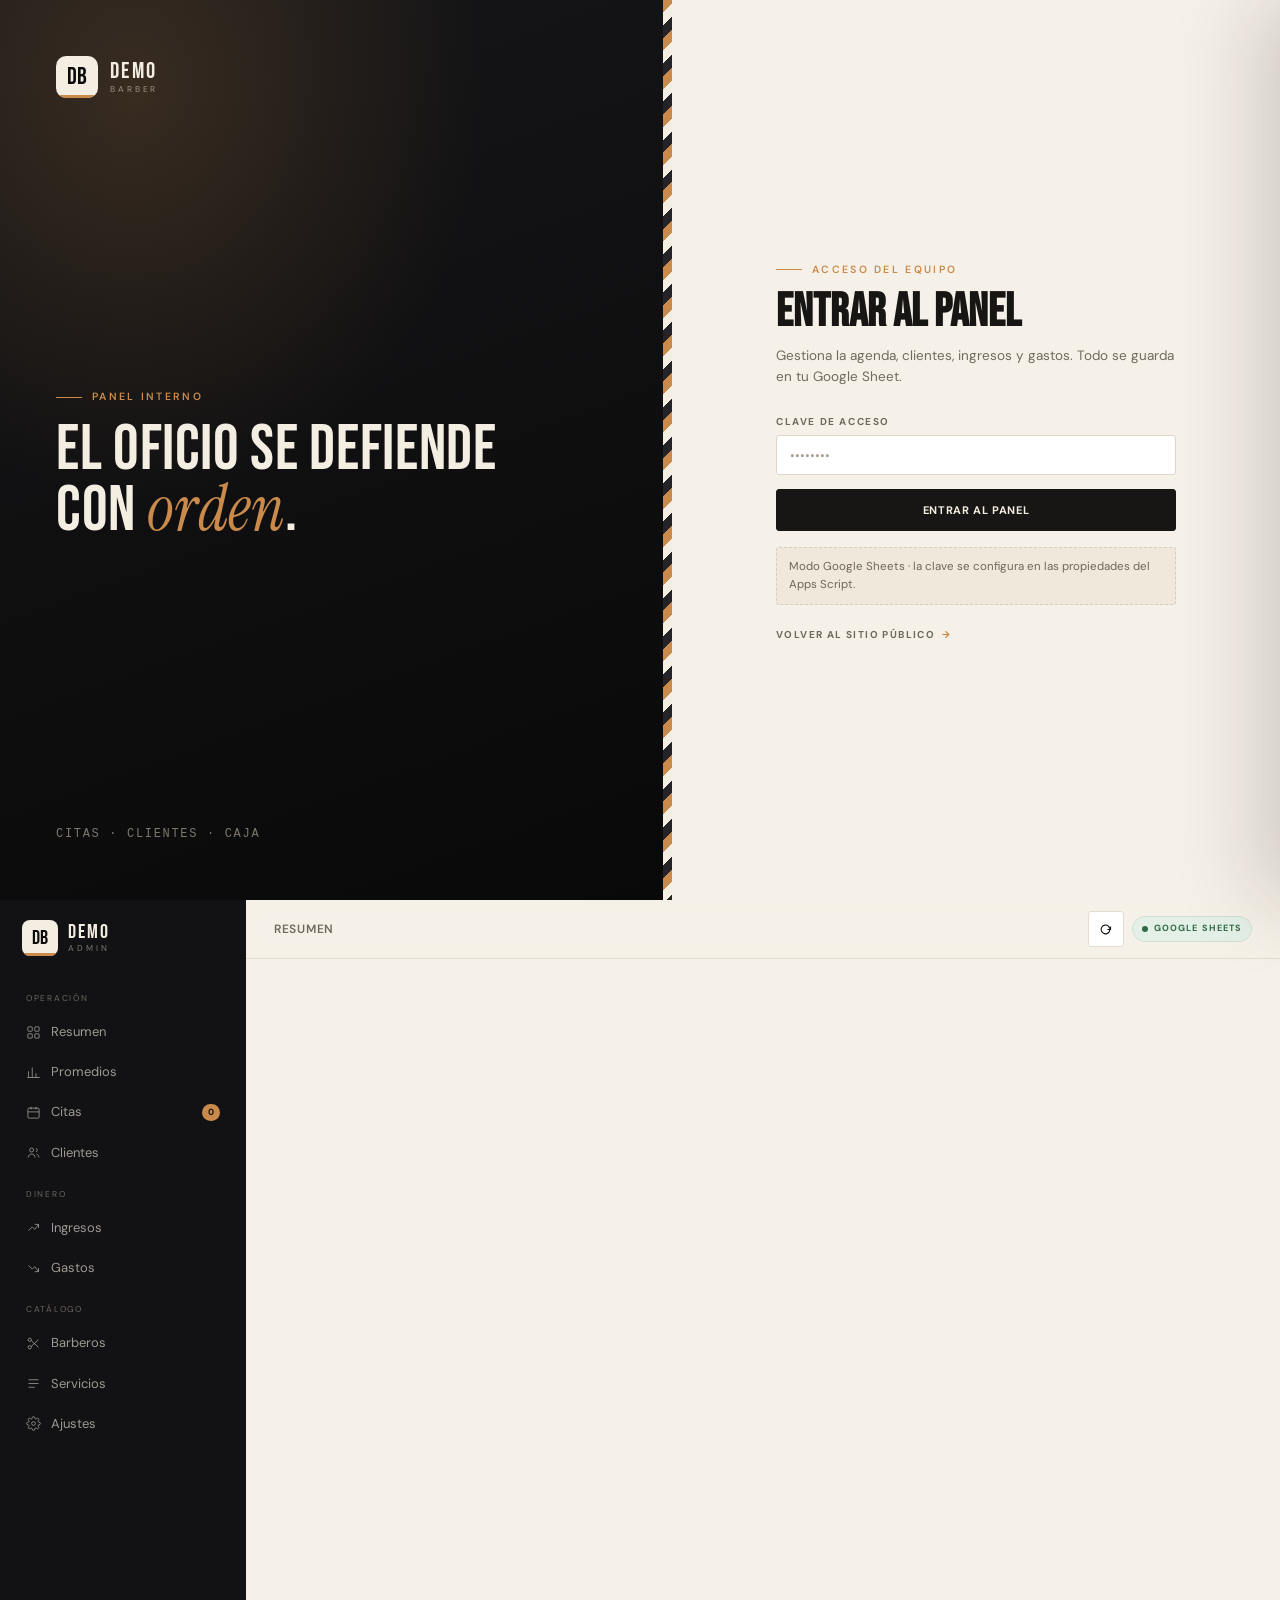
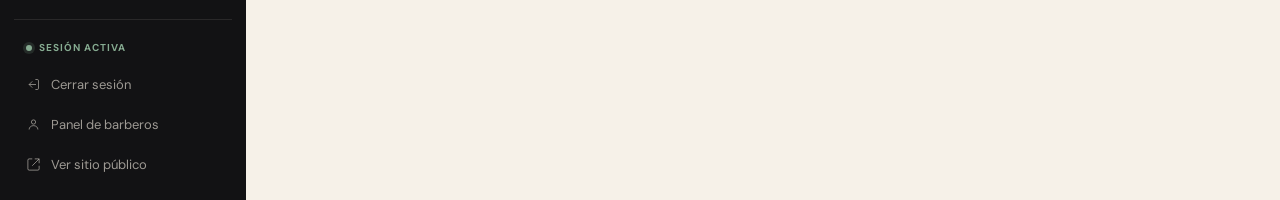
==== commit f1d8d3d5: "Improve admin and barber platform workflows" ====
--- a/admin.html
+++ b/admin.html
@@ -10,7 +10,7 @@
   <link rel="preconnect" href="https://fonts.googleapis.com">
   <link rel="preconnect" href="https://fonts.gstatic.com" crossorigin>
   <link href="https://fonts.googleapis.com/css2?family=Bebas+Neue&family=DM+Sans:wght@300;400;500;600;700&family=Instrument+Serif:ital@0;1&display=swap" rel="stylesheet">
-  <link rel="stylesheet" href="css/styles.css?v=20261113">
+  <link rel="stylesheet" href="css/styles.css?v=20261115a">
 </head>
 <body class="admin-body">
 
@@ -133,6 +133,9 @@
           <span class="topbar__title" id="topbar-title">Resumen</span>
         </div>
         <div class="topbar__right">
+          <button class="icon-btn" type="button" id="admin-refresh" title="Actualizar datos" aria-label="Actualizar datos">
+            <svg viewBox="0 0 24 24" fill="none" stroke="currentColor" stroke-width="1.8"><path d="M20 7v5h-5"/><path d="M19 12a7 7 0 1 1-2-5l3 5"/></svg>
+          </button>
           <span class="mode-chip" id="mode-chip">Modo demo</span>
           <span class="mono muted" id="today-label" style="display:none">—</span>
         </div>
@@ -164,6 +167,7 @@
   <script src="js/config.js?v=20261114b"></script>
   <script src="js/ui.js?v=20261113"></script>
   <script src="js/store.js?v=20261114b"></script>
+  <script src="js/calendar.js?v=20261115"></script>
   <script src="js/admin.js?v=20261114b"></script>
 </body>
 </html>
--- a/css/styles.css
+++ b/css/styles.css
@@ -748,7 +748,10 @@
   color: #14100b;
   background: var(--copper);
   flex: none;
-}
+  position: relative;
+  overflow: hidden;
+}
+.avatar img { position: absolute; inset: 0; width: 100%; height: 100%; object-fit: cover; border-radius: inherit; }
 .avatar--lg { width: 64px; height: 64px; font-size: 24px; }
 
 .date-strip { display: flex; gap: 7px; overflow-x: auto; padding-bottom: 8px; margin-top: 18px; scrollbar-width: thin; }
@@ -1040,6 +1043,32 @@
 .agenda__service { font-size: 11px; color: var(--admin-muted); white-space: nowrap; overflow: hidden; text-overflow: ellipsis; margin-top: 2px; }
 .agenda__side { display: flex; align-items: center; gap: 6px; }
 .agenda__empty { padding: 34px 16px; text-align: center; color: var(--admin-muted); font-size: 12.5px; }
+
+/* Agenda diaria de citas y disponibilidad */
+.daycal-card { margin-top: 14px; }
+.daycal-card .card__head { gap: 14px; flex-wrap: wrap; }
+.daycal-filters { display:flex; gap:8px; }
+.daycal-filters .input, .daycal-filters .select, .daycal-card .card__head > .input { min-height:34px; height:34px; font-size:12px; }
+.daycal { display:grid; grid-template-columns:64px minmax(520px,1fr); overflow:auto; max-height:720px; border:1px solid var(--admin-line); border-radius:8px; }
+.daycal__times { background:#faf8f4; }
+.daycal__hour { height:60px; position:relative; border-bottom:1px solid var(--admin-line); font-size:10px; color:var(--admin-muted); }
+.daycal__hour span { position:absolute; top:-7px; right:10px; }
+.daycal__hour button { display:block; position:absolute; right:3px; bottom:3px; width:16px; height:14px; border:0; padding:0; background:transparent; color:#8b806e; cursor:pointer; }
+.daycal__hour button::after { content:"+"; font-size:13px; }
+.daycal__hour button:disabled { display:none; }
+.daycal__track { position:relative; min-width:520px; background:repeating-linear-gradient(to bottom, transparent 0, transparent 59px, var(--admin-line) 59px, var(--admin-line) 60px); }
+.daycal__event { position:absolute; z-index:1; overflow:hidden; padding:5px 7px; border-radius:5px; border-left:3px solid #6e8a65; background:#edf3e9; color:#273626; font-size:11px; }
+.daycal__event b,.daycal__event small { display:block; overflow:hidden; white-space:nowrap; text-overflow:ellipsis; }
+.daycal__event small { font-size:10px; opacity:.82; margin-top:2px; }
+.daycal__event--break { background:#fff0d7; border-color:#cc8b2d; color:#594018; }
+.daycal__event--lunch { background:#f8e6d6; border-color:#c67942; color:#59361e; }
+.daycal__event--blocked { background:#f5dfdc; border-color:#b75b50; color:#572c28; }
+.daycal__event--available { background:#e4f0e8; border-color:#5b936a; color:#294532; }
+.daycal__event button { float:right; border:0; background:transparent; color:inherit; cursor:pointer; font-size:16px; line-height:12px; }
+.availability-form { display:grid; grid-template-columns:repeat(4,minmax(100px,1fr)) auto; gap:10px; align-items:end; padding:14px 16px; border-top:1px solid var(--admin-line); }
+.availability-form label { display:grid; gap:5px; font-size:11px; color:var(--admin-muted); }
+.availability-form .input,.availability-form .select { width:100%; min-height:36px; height:36px; font-size:12px; }
+@media(max-width:700px) { .availability-form { grid-template-columns:repeat(2,minmax(0,1fr)); } .daycal-filters { width:100%; } .daycal-filters>* { flex:1; min-width:0; } }
 
 .rank-list { display: flex; flex-direction: column; gap: 12px; }
 .rank-row { display: grid; grid-template-columns: 26px minmax(0, 1fr) auto; gap: 10px; align-items: center; }
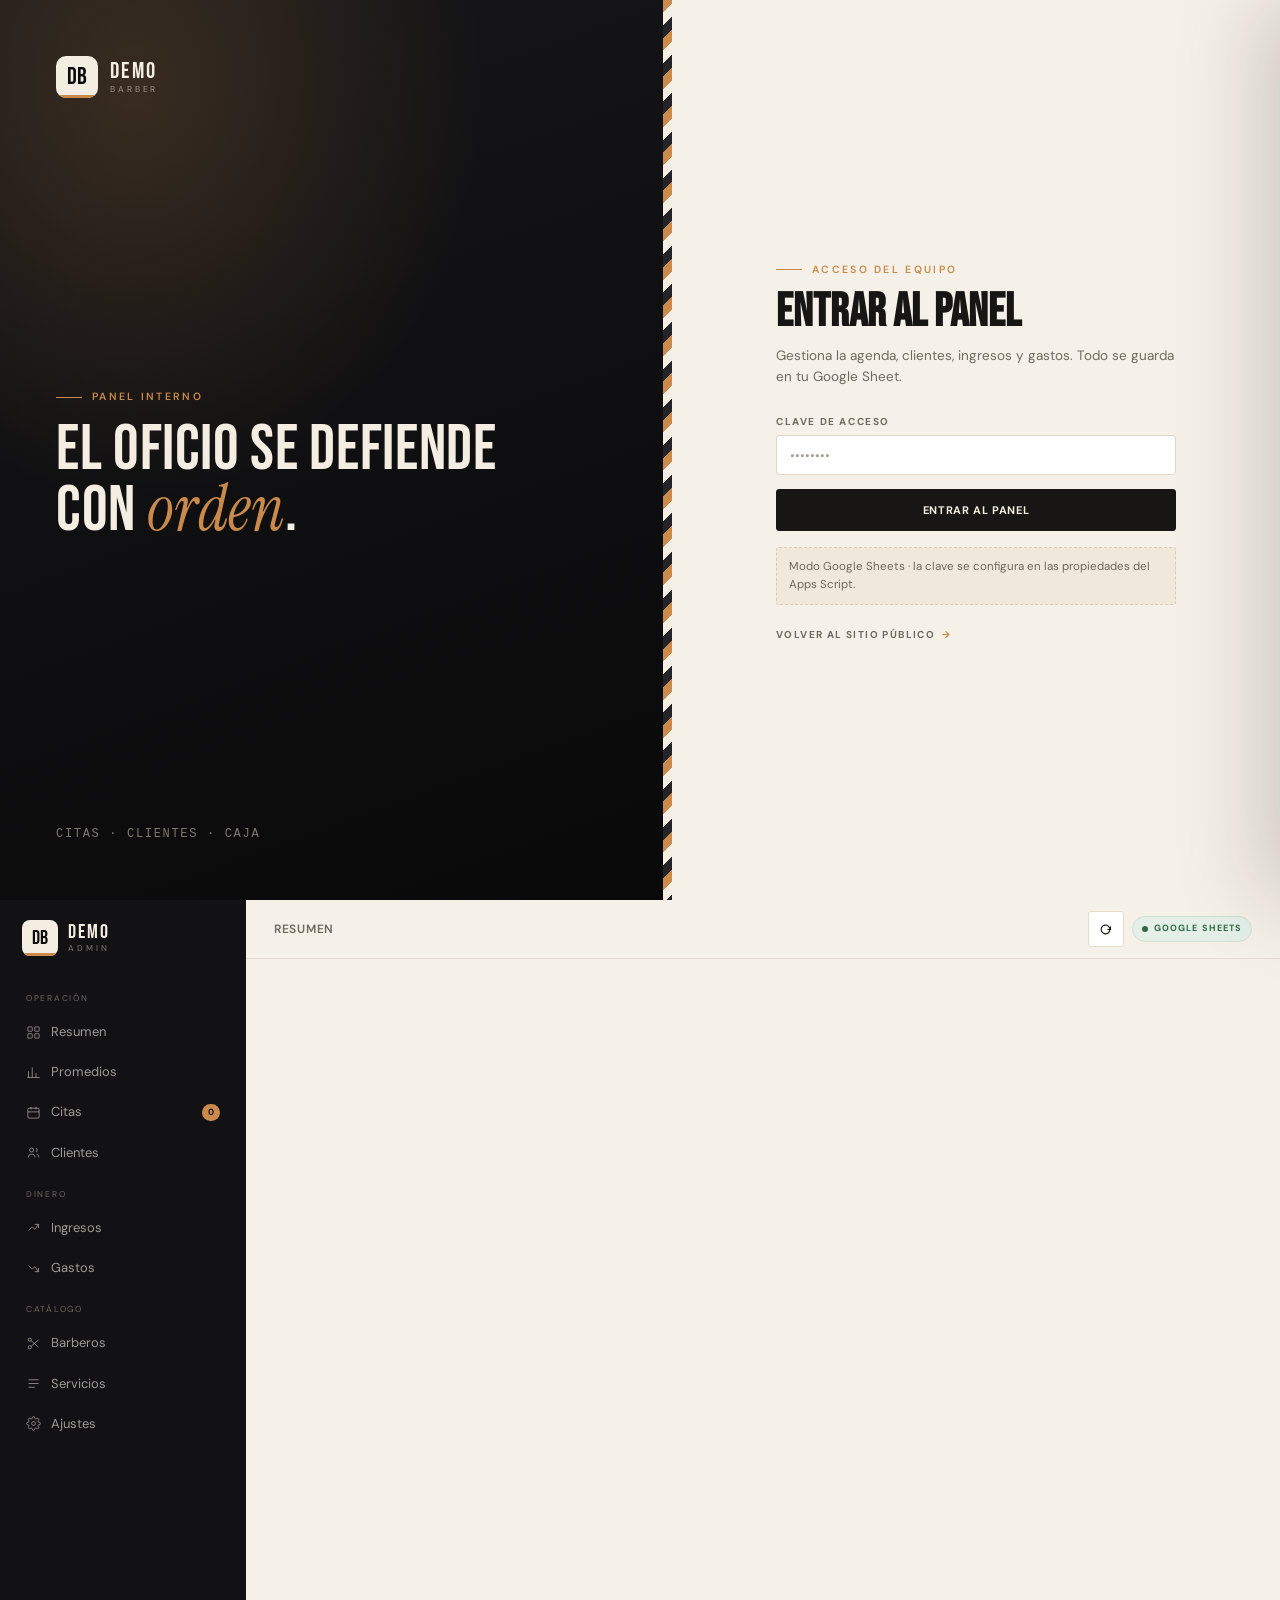
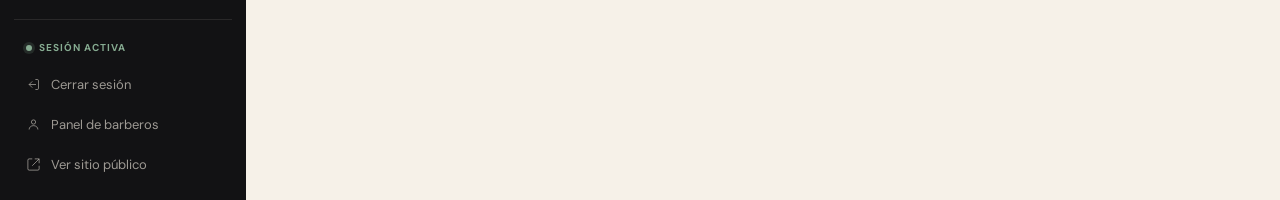
==== commit d6fb1cf6: "Show Lottie loading feedback across staff panels" ====
--- a/admin.html
+++ b/admin.html
@@ -10,7 +10,7 @@
   <link rel="preconnect" href="https://fonts.googleapis.com">
   <link rel="preconnect" href="https://fonts.gstatic.com" crossorigin>
   <link href="https://fonts.googleapis.com/css2?family=Bebas+Neue&family=DM+Sans:wght@300;400;500;600;700&family=Instrument+Serif:ital@0;1&display=swap" rel="stylesheet">
-  <link rel="stylesheet" href="css/styles.css?v=20261115a">
+  <link rel="stylesheet" href="css/styles.css?v=20261115b">
 </head>
 <body class="admin-body">
 
@@ -164,10 +164,17 @@
 
   <div id="modal-root"></div>
 
+  <div class="barbero-loading" id="sheets-loading" role="status" aria-live="polite" aria-atomic="true" hidden>
+    <div class="barbero-loading__animation" id="sheets-loading-animation" aria-hidden="true"></div>
+    <span id="sheets-loading-label">Cargando…</span>
+  </div>
+
   <script src="js/config.js?v=20261114b"></script>
   <script src="js/ui.js?v=20261113"></script>
-  <script src="js/store.js?v=20261114b"></script>
+  <script src="js/store.js?v=20261115a"></script>
   <script src="js/calendar.js?v=20261115"></script>
-  <script src="js/admin.js?v=20261114b"></script>
+  <script src="assets/vendor/lottie.min.js"></script>
+  <script src="js/sheets-loading.js?v=20261115"></script>
+  <script src="js/admin.js?v=20261115b"></script>
 </body>
 </html>
--- a/css/styles.css
+++ b/css/styles.css
@@ -528,6 +528,7 @@
     radial-gradient(120% 100% at 22% 0%, color-mix(in srgb, var(--barber-color, #c98a4b) 34%, transparent), transparent 62%),
     linear-gradient(160deg, #1d1d20, #0d0d0f);
 }
+.barber-card__photo { position: absolute; inset: 0; width: 100%; height: 100%; object-fit: cover; object-position: center 35%; z-index: 0; }
 .barber-card__art::after {
   content: "";
   position: absolute; inset: 0;
@@ -1337,6 +1338,20 @@
 }
 .barbero-live-chip[hidden] { display: none; }
 .barbero-sync { font-size: 10px; color: var(--admin-muted); white-space: nowrap; }
+
+.barbero-loading {
+  position: fixed; z-index: 180; left: 50%; bottom: max(20px, env(safe-area-inset-bottom));
+  transform: translateX(-50%); display: flex; align-items: center; gap: 10px;
+  min-height: 64px; padding: 7px 16px 7px 8px; border: 1px solid rgba(255,255,255,.14);
+  border-radius: 999px; background: rgba(24,23,22,.78); color: #fffaf2;
+  box-shadow: 0 8px 28px rgba(0,0,0,.2); backdrop-filter: blur(8px);
+  font-size: 12px; font-weight: 600; letter-spacing: .01em; pointer-events: none;
+  animation: barbero-loading-in .18s ease-out both;
+}
+.barbero-loading[hidden] { display: none; }
+.barbero-loading__animation { width: 48px; height: 48px; flex: 0 0 48px; }
+.barbero-loading__animation svg { display: block; width: 100%; height: 100%; }
+@keyframes barbero-loading-in { from { opacity: 0; transform: translate(-50%, 8px); } }
 
 @media (max-width: 720px) {
   .barbero-who__role, .barbero-sync { display: none; }
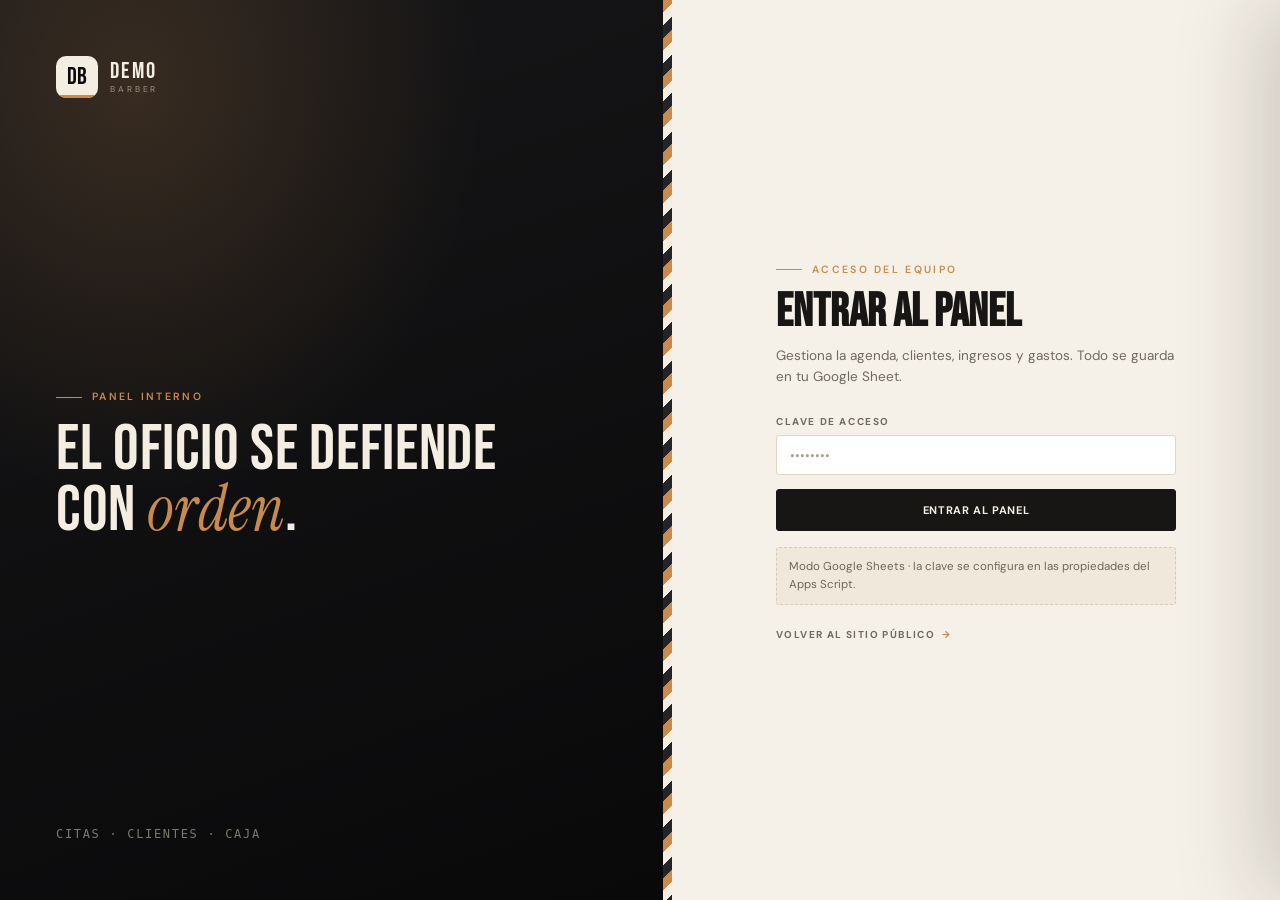
==== commit ad7eec82: "Localize barber platform for El Salvador" ====
--- a/admin.html
+++ b/admin.html
@@ -3,14 +3,14 @@
 <head>
   <meta charset="UTF-8">
   <meta name="viewport" content="width=device-width, initial-scale=1, viewport-fit=cover">
-  <title>Panel del equipo — Demo Barber</title>
+  <title>Panel del equipo — Norte Barbería</title>
   <meta name="robots" content="noindex, nofollow">
   <meta name="theme-color" content="#121214">
   <link rel="icon" href="assets/favicon.svg" type="image/svg+xml">
   <link rel="preconnect" href="https://fonts.googleapis.com">
   <link rel="preconnect" href="https://fonts.gstatic.com" crossorigin>
   <link href="https://fonts.googleapis.com/css2?family=Bebas+Neue&family=DM+Sans:wght@300;400;500;600;700&family=Instrument+Serif:ital@0;1&display=swap" rel="stylesheet">
-  <link rel="stylesheet" href="css/styles.css?v=20261115b">
+  <link rel="stylesheet" href="css/styles.css?v=20261115d">
 </head>
 <body class="admin-body">
 
@@ -136,7 +136,7 @@
           <button class="icon-btn" type="button" id="admin-refresh" title="Actualizar datos" aria-label="Actualizar datos">
             <svg viewBox="0 0 24 24" fill="none" stroke="currentColor" stroke-width="1.8"><path d="M20 7v5h-5"/><path d="M19 12a7 7 0 1 1-2-5l3 5"/></svg>
           </button>
-          <span class="mode-chip" id="mode-chip">Modo demo</span>
+          <span class="mode-chip" id="mode-chip">Demo funcional</span>
           <span class="mono muted" id="today-label" style="display:none">—</span>
         </div>
       </header>
@@ -169,12 +169,12 @@
     <span id="sheets-loading-label">Cargando…</span>
   </div>
 
-  <script src="js/config.js?v=20261114b"></script>
-  <script src="js/ui.js?v=20261113"></script>
-  <script src="js/store.js?v=20261115a"></script>
+  <script src="js/config.js?v=20261115d"></script>
+  <script src="js/ui.js?v=20261115d"></script>
+  <script src="js/store.js?v=20261115d"></script>
   <script src="js/calendar.js?v=20261115"></script>
   <script src="assets/vendor/lottie.min.js"></script>
   <script src="js/sheets-loading.js?v=20261115"></script>
-  <script src="js/admin.js?v=20261115b"></script>
+  <script src="js/admin.js?v=20261115d"></script>
 </body>
 </html>
--- a/css/styles.css
+++ b/css/styles.css
@@ -5,6 +5,8 @@
    3. Componentes   7. Reservas / modales
    4. Utilidades    8. Panel de administración
    ============================================================ */
+
+[hidden] { display: none !important; }
 
 /* ---------- 1. Tokens ---------- */
 :root {
@@ -178,6 +180,15 @@
 .form-grid { display: grid; grid-template-columns: 1fr 1fr; gap: 14px; }
 .field--full { grid-column: 1 / -1; }
 .field-hint { font-size: 12px; color: var(--muted); }
+.field-hint--success { color: #8fc69a; }
+.field-hint--error { color: #e28d85; }
+.returning-client { margin-top: 18px; padding: 14px; border: 1px solid var(--line); border-radius: var(--radius); }
+.returning-client__form { margin-top: 14px; }
+.returning-client__form[hidden] { display: none; }
+.returning-client__form .field__label { font-size: 10px; font-weight: 700; letter-spacing: .12em; text-transform: uppercase; color: var(--muted); }
+.client-history-head { display: flex; justify-content: space-between; align-items: center; gap: 12px; margin-top: 20px; padding: 14px; border: 1px solid var(--line); border-radius: var(--radius); }
+.client-history-head h3 { margin-top: 5px; font-family: var(--font-display); font-size: 22px; font-weight: 400; text-transform: uppercase; }
+.client-history-head > span { color: var(--muted); font-size: 12px; }
 
 /* ---------- 4. Utilidades ---------- */
 .section { padding-block: clamp(64px, 8vw, 104px); }
@@ -835,8 +846,8 @@
 .success-actions { display: flex; flex-wrap: wrap; gap: 8px; justify-content: center; margin-top: 22px; }
 
 .lookup-panel { padding: clamp(24px, 4vw, 34px); }
-.lookup-form { display: flex; gap: 8px; margin-top: 22px; }
-.lookup-form .input { flex: 1; }
+.lookup-form { display: grid; grid-template-columns: 1fr 1fr; gap: 12px; margin-top: 22px; }
+.lookup-form button { grid-column: 1 / -1; }
 .appointments-list { margin-top: 22px; display: flex; flex-direction: column; gap: 8px; }
 .appt-card { border: 1px solid var(--line); border-radius: var(--radius); background: var(--surface); padding: 14px 16px; }
 .appt-card__top { display: flex; justify-content: space-between; gap: 12px; align-items: flex-start; }
@@ -1439,7 +1450,8 @@
   .option-grid { grid-template-columns: 1fr; }
   .slot-grid { grid-template-columns: repeat(3, 1fr); }
   .form-grid { grid-template-columns: 1fr; }
-  .lookup-form { flex-direction: column; }
+  .lookup-form { grid-template-columns: 1fr; }
+  .lookup-form button { grid-column: auto; }
   .kpi-grid { grid-template-columns: 1fr 1fr; }
   .barbers-admin-grid { grid-template-columns: 1fr; }
   .admin-form-grid { grid-template-columns: 1fr; }
